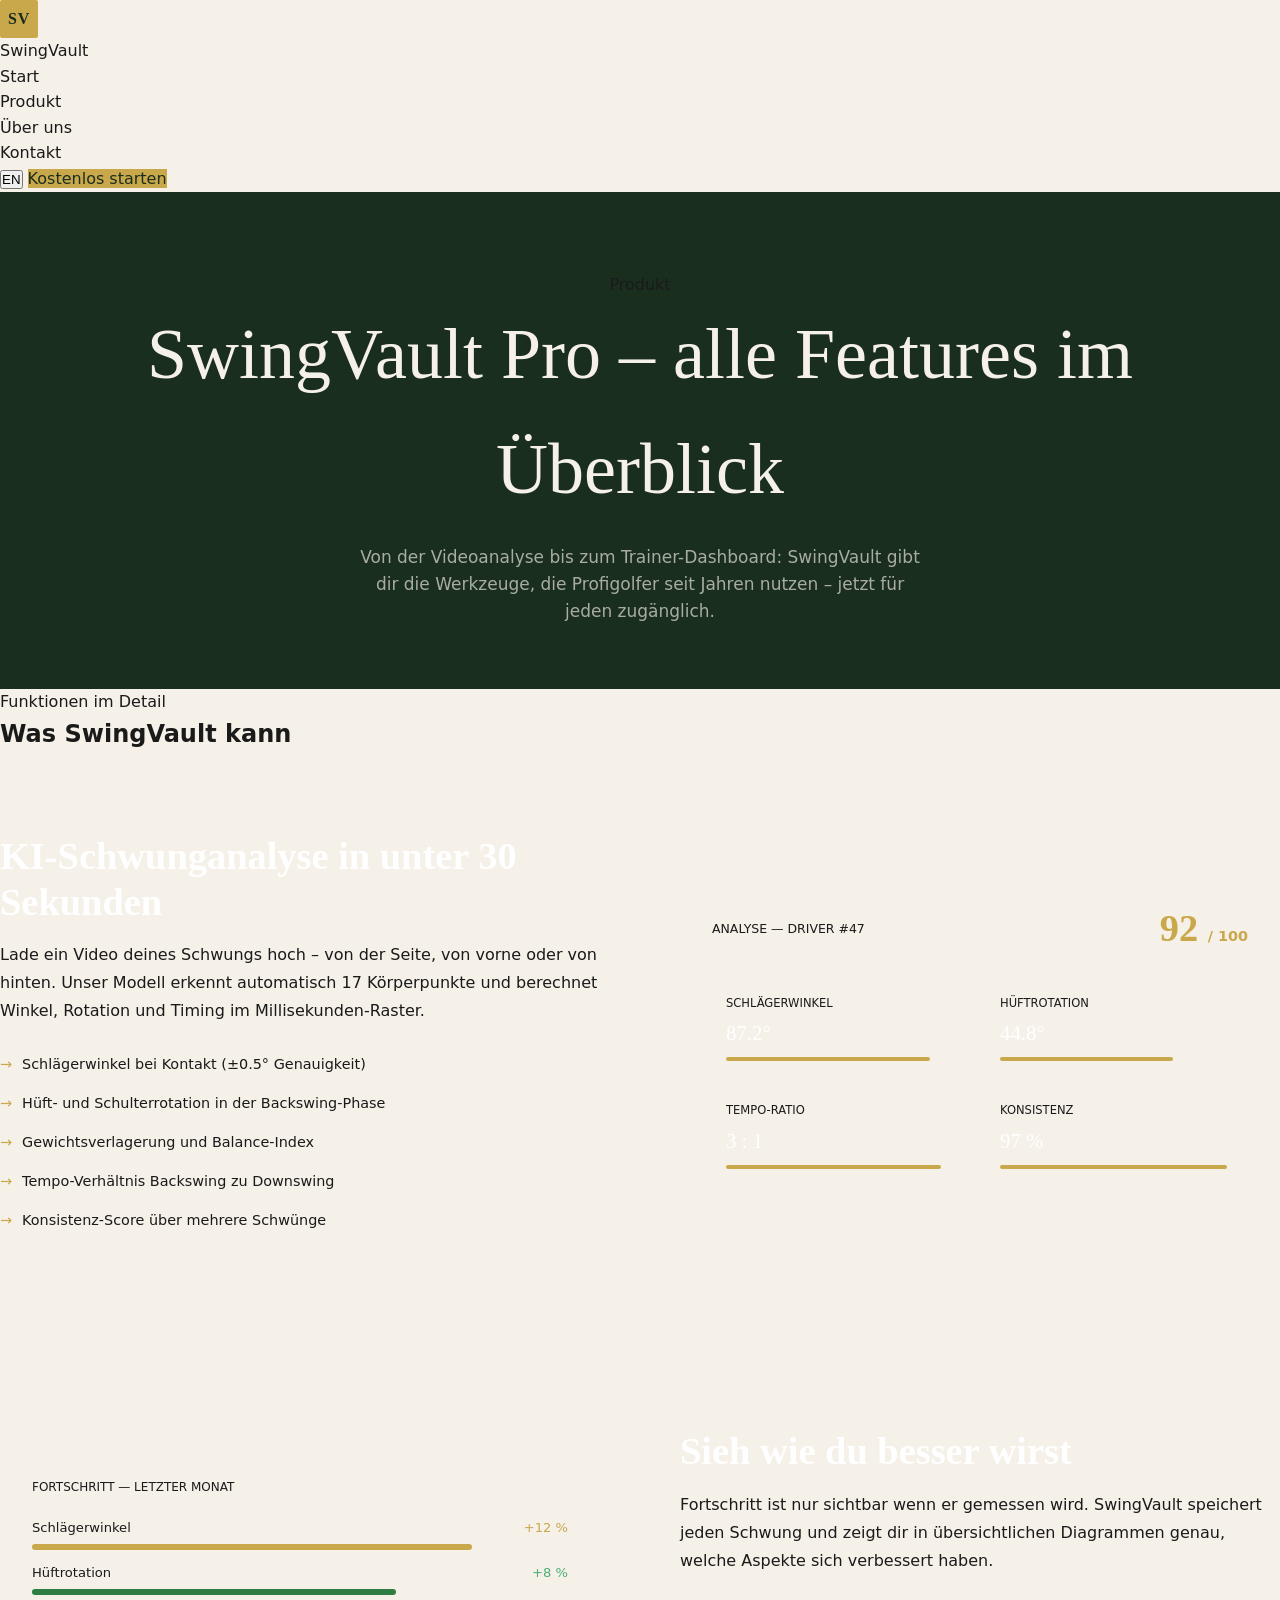
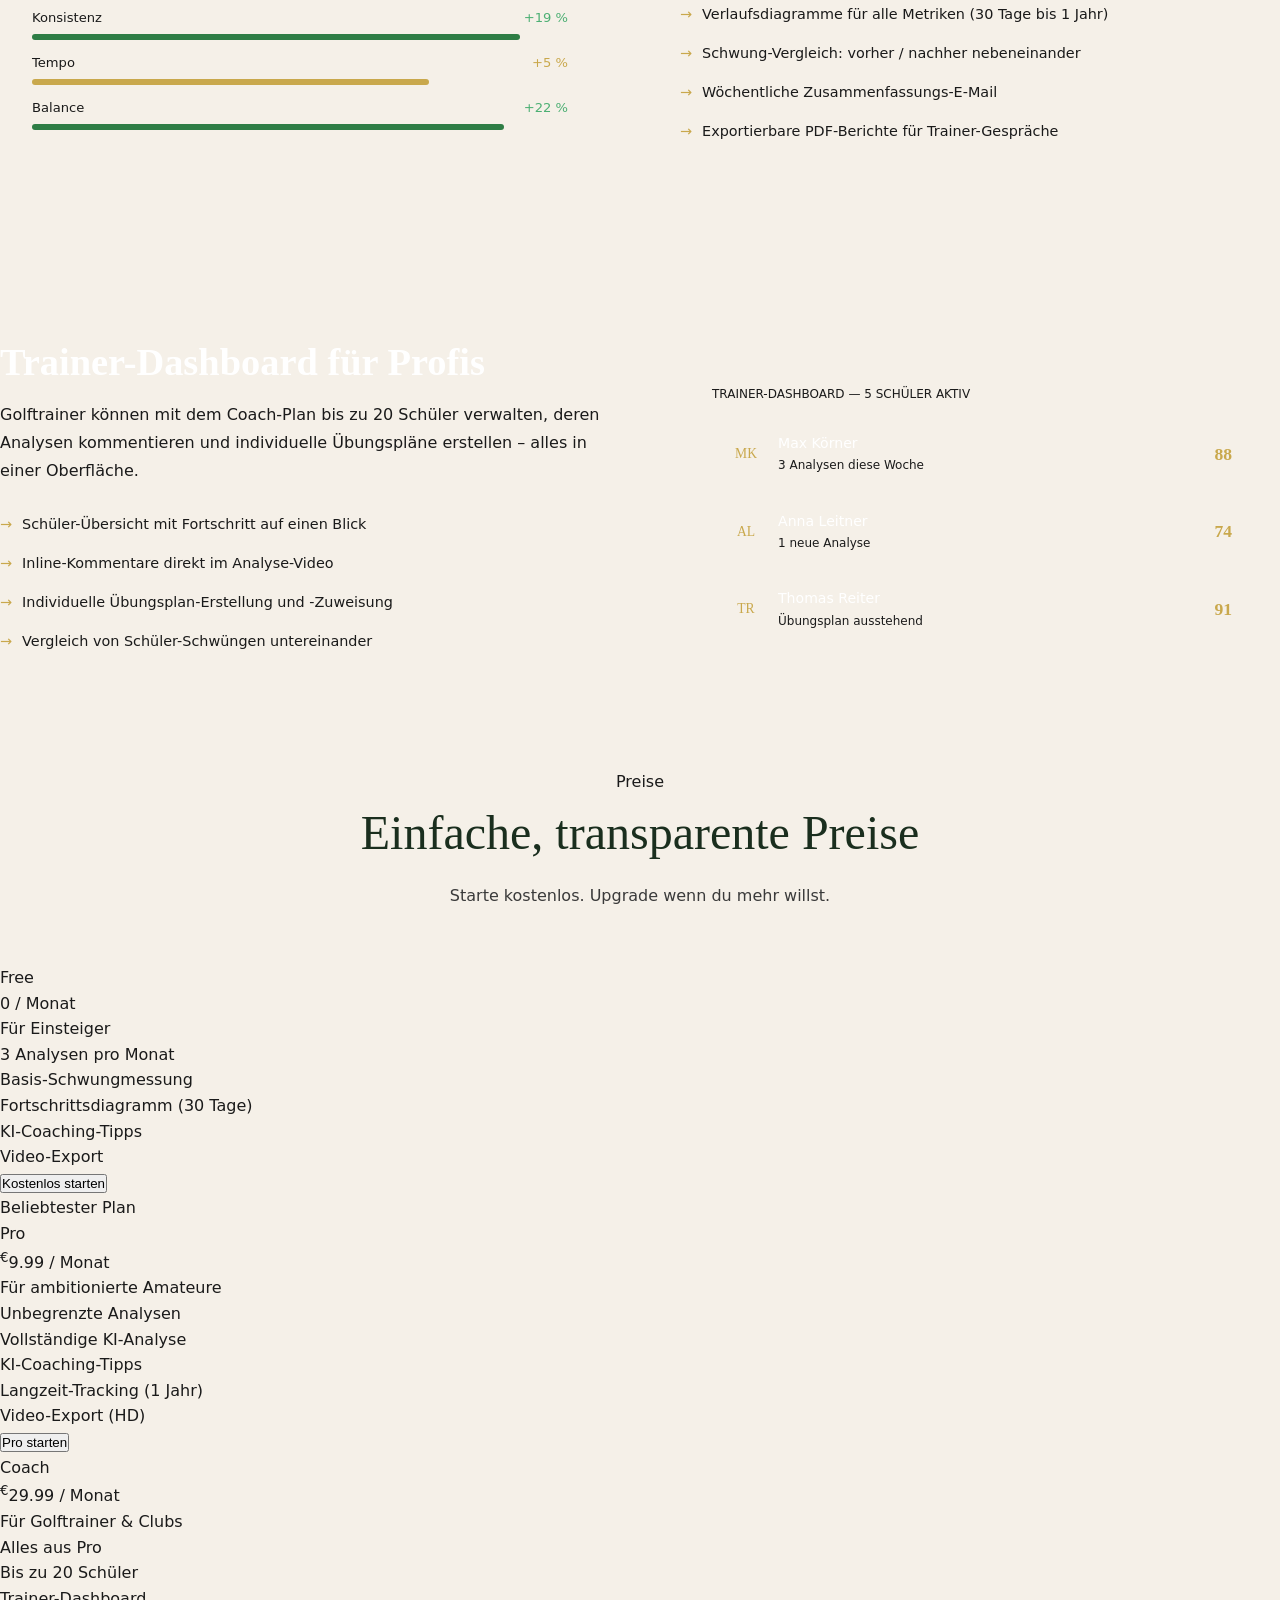
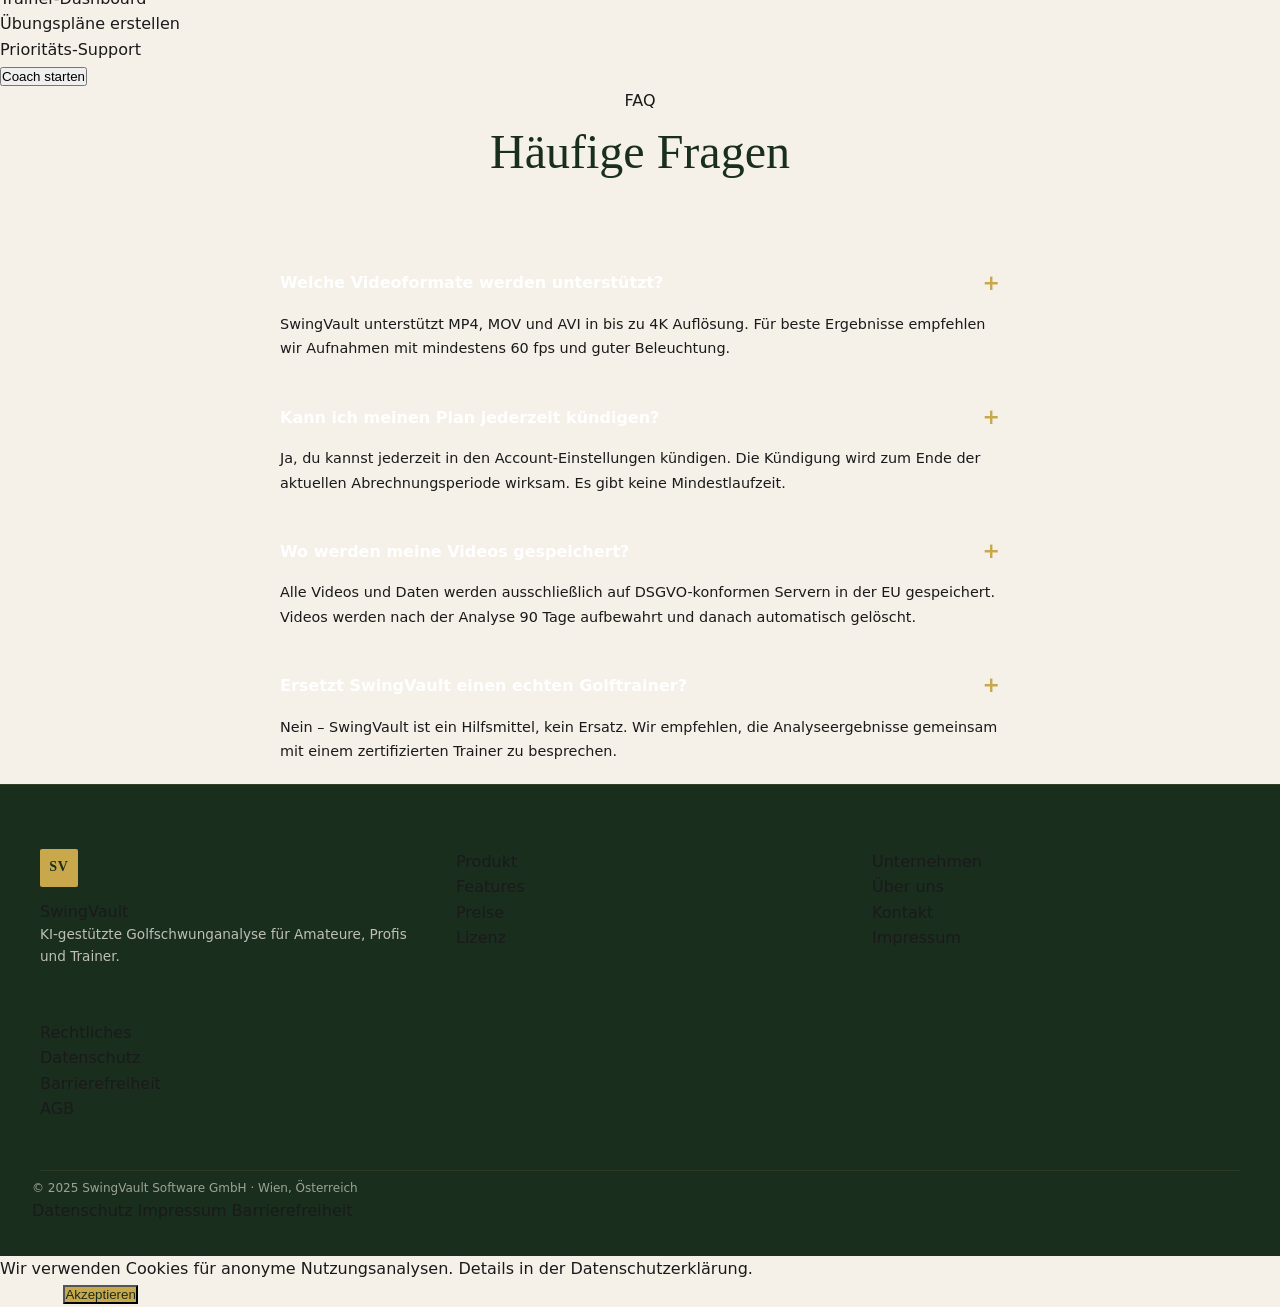
==== product.html @ fc3fd5f8 "Push Fix leere Dateien korrigiert" ====
<!DOCTYPE html>
<html lang="de">
<head>
  <meta charset="UTF-8" />
  <meta name="viewport" content="width=device-width, initial-scale=1.0" />
  <title>Produkt – SwingVault</title>
  <meta name="description" content="Alle Features von SwingVault Pro: KI-Schwunganalyse, Fortschritts-Tracking, Trainer-Dashboard. Jetzt kostenlos testen." />
  <link rel="stylesheet" href="css/style.css" />
  <style>
    .feature-detail {
      display: grid; grid-template-columns: 1fr 1fr;
      gap: 80px; align-items: center; padding: 80px 0;
      border-bottom: 1px solid var(--border);
    }
    .feature-detail:last-child { border-bottom: none; }
    .feature-detail.reverse { direction: rtl; }
    .feature-detail.reverse > * { direction: ltr; }
    .feature-detail-text h2 {
      font-family: var(--font-display);
      font-size: clamp(1.6rem, 3vw, 2.4rem);
      color: var(--white); margin-bottom: 16px; line-height: 1.2;
    }
    .feature-detail-text p {
      color: var(--text-muted); line-height: 1.75; margin-bottom: 20px;
    }
    .feature-list { list-style: none; padding: 0; margin-bottom: 28px; }
    .feature-list li {
      font-size: .9rem; color: var(--text);
      padding: 8px 0; border-bottom: 1px solid var(--border);
      display: flex; gap: 10px; align-items: flex-start;
    }
    .feature-list li:last-child { border-bottom: none; }
    .feature-list li::before { content: '→'; color: var(--gold); flex-shrink: 0; }
    .feature-visual {
      background: var(--bg-card); border: 1px solid var(--border);
      border-radius: var(--radius-lg); padding: 32px;
      min-height: 280px; display: flex; align-items: center; justify-content: center;
    }
    .mockup-analysis {
      width: 100%;
    }
    .analysis-header {
      display: flex; justify-content: space-between; align-items: center;
      margin-bottom: 20px;
    }
    .analysis-title { font-family: var(--font-mono); font-size: .78rem; color: var(--text-muted); }
    .analysis-score {
      font-family: var(--font-display); font-size: 2.4rem; font-weight: 700; color: var(--gold);
    }
    .analysis-score span { font-size: .9rem; color: var(--text-muted); font-family: var(--font-body); }
    .analysis-metrics { display: grid; grid-template-columns: 1fr 1fr; gap: 12px; margin-bottom: 20px; }
    .a-metric {
      background: var(--bg-subtle); border: 1px solid var(--border);
      border-radius: var(--radius); padding: 14px;
    }
    .a-metric-label { font-size: .72rem; color: var(--text-muted); margin-bottom: 4px; font-family: var(--font-mono); }
    .a-metric-val { font-family: var(--font-display); font-size: 1.3rem; color: var(--white); }
    .a-metric-bar { height: 4px; background: var(--bg); border-radius: 2px; margin-top: 8px; }
    .a-metric-fill { height: 100%; border-radius: 2px; background: var(--gold); }
    .progress-list { display: flex; flex-direction: column; gap: 12px; width: 100%; }
    .progress-item { }
    .progress-label {
      display: flex; justify-content: space-between;
      font-size: .82rem; color: var(--text-muted); margin-bottom: 6px;
    }
    .progress-bar { height: 6px; background: var(--bg-subtle); border-radius: 3px; }
    .progress-fill { height: 100%; border-radius: 3px; }
    .coach-mockup { width: 100%; }
    .coach-header {
      font-family: var(--font-mono); font-size: .75rem; color: var(--text-muted); margin-bottom: 16px;
    }
    .student-list { display: flex; flex-direction: column; gap: 10px; }
    .student-item {
      background: var(--bg-subtle); border: 1px solid var(--border);
      border-radius: var(--radius); padding: 12px 16px;
      display: flex; align-items: center; gap: 14px;
    }
    .student-avatar {
      width: 36px; height: 36px; border-radius: 50%;
      background: var(--gold-dim); display: flex; align-items: center; justify-content: center;
      font-family: var(--font-display); font-size: .85rem; color: var(--gold); flex-shrink: 0;
    }
    .student-name { font-size: .88rem; color: var(--white); margin-bottom: 2px; }
    .student-meta { font-size: .75rem; color: var(--text-muted); font-family: var(--font-mono); }
    .student-score {
      margin-left: auto; font-family: var(--font-display);
      font-size: 1.1rem; color: var(--gold); font-weight: 700;
    }
    .faq-list { margin-top: 40px; }
    .faq-item {
      border-bottom: 1px solid var(--border); padding: 20px 0;
    }
    .faq-q {
      font-size: 1rem; font-weight: 600; color: var(--white);
      cursor: pointer; display: flex; justify-content: space-between; align-items: center;
    }
    .faq-q::after { content: '+'; color: var(--gold); font-size: 1.3rem; flex-shrink: 0; }
    .faq-a { font-size: .9rem; color: var(--text-muted); line-height: 1.7; margin-top: 12px; }
    @media (max-width: 900px) {
      .feature-detail { grid-template-columns: 1fr; gap: 32px; }
      .feature-detail.reverse { direction: ltr; }
    }
  </style>
</head>
<body>

  <a href="#main" class="skip-link">Zum Hauptinhalt springen</a>

  <nav class="site-nav" role="navigation" aria-label="Hauptnavigation">
    <div class="nav-inner">
      <a href="index.html" class="nav-logo" aria-label="SwingVault – Startseite">
        <span class="logo-mark" aria-hidden="true">SV</span>SwingVault
      </a>
      <ul class="nav-links" role="list">
        <li><a href="index.html" data-de="Start" data-en="Home">Start</a></li>
        <li><a href="product.html" aria-current="page" data-de="Produkt" data-en="Product">Produkt</a></li>
        <li><a href="about.html" data-de="Über uns" data-en="About us">Über uns</a></li>
        <li><a href="contact.html" data-de="Kontakt" data-en="Contact">Kontakt</a></li>
      </ul>
      <div class="nav-actions">
        <button id="langToggle" aria-label="Sprache wechseln"><span id="langLabel">EN</span></button>
        <a href="#pricing" class="btn-primary" data-de="Kostenlos starten" data-en="Start for free">Kostenlos starten</a>
      </div>
    </div>
  </nav>

  <main id="main">

    <div class="page-hero">
      <div class="page-hero-inner">
        <span class="page-tag" data-de="Produkt" data-en="Product">Produkt</span>
        <h1 class="page-title" data-de="SwingVault Pro – alle Features im Überblick" data-en="SwingVault Pro – all features at a glance">SwingVault Pro – alle Features im Überblick</h1>
        <p class="page-sub" data-de="Von der Videoanalyse bis zum Trainer-Dashboard: SwingVault gibt dir die Werkzeuge, die Profigolfer seit Jahren nutzen – jetzt für jeden zugänglich." data-en="From video analysis to the coach dashboard: SwingVault gives you the tools professional golfers have used for years – now accessible to everyone.">Von der Videoanalyse bis zum Trainer-Dashboard: SwingVault gibt dir die Werkzeuge, die Profigolfer seit Jahren nutzen – jetzt für jeden zugänglich.</p>
      </div>
    </div>

    <!-- Feature Details -->
    <section aria-labelledby="features-detail-title">
      <div class="section-inner">
        <span class="section-tag" data-de="Funktionen im Detail" data-en="Features in detail">Funktionen im Detail</span>
        <h2 class="section-title" id="features-detail-title" style="margin-bottom:0;" data-de="Was SwingVault kann" data-en="What SwingVault can do">Was SwingVault kann</h2>

        <!-- Feature 1: KI-Analyse -->
        <div class="feature-detail" role="region" aria-label="KI-Schwunganalyse Feature">
          <div class="feature-detail-text">
            <h2 data-de="KI-Schwunganalyse in unter 30 Sekunden" data-en="AI swing analysis in under 30 seconds">KI-Schwunganalyse in unter 30 Sekunden</h2>
            <p data-de="Lade ein Video deines Schwungs hoch – von der Seite, von vorne oder von hinten. Unser Modell erkennt automatisch 17 Körperpunkte und berechnet Winkel, Rotation und Timing im Millisekunden-Raster." data-en="Upload a video of your swing – from the side, front or back. Our model automatically detects 17 body points and calculates angles, rotation and timing to the millisecond.">Lade ein Video deines Schwungs hoch – von der Seite, von vorne oder von hinten. Unser Modell erkennt automatisch 17 Körperpunkte und berechnet Winkel, Rotation und Timing im Millisekunden-Raster.</p>
            <ul class="feature-list" aria-label="KI-Analyse Features">
              <li data-de="Schlägerwinkel bei Kontakt (±0.5° Genauigkeit)" data-en="Club angle at impact (±0.5° accuracy)">Schlägerwinkel bei Kontakt (±0.5° Genauigkeit)</li>
              <li data-de="Hüft- und Schulterrotation in der Backswing-Phase" data-en="Hip and shoulder rotation in the backswing phase">Hüft- und Schulterrotation in der Backswing-Phase</li>
              <li data-de="Gewichtsverlagerung und Balance-Index" data-en="Weight transfer and balance index">Gewichtsverlagerung und Balance-Index</li>
              <li data-de="Tempo-Verhältnis Backswing zu Downswing" data-en="Tempo ratio backswing to downswing">Tempo-Verhältnis Backswing zu Downswing</li>
              <li data-de="Konsistenz-Score über mehrere Schwünge" data-en="Consistency score across multiple swings">Konsistenz-Score über mehrere Schwünge</li>
            </ul>
          </div>
          <div class="feature-visual" role="img" aria-label="Mockup der KI-Analyse Ergebnisansicht">
            <div class="mockup-analysis">
              <div class="analysis-header">
                <div class="analysis-title">ANALYSE — DRIVER #47</div>
                <div class="analysis-score">92 <span>/ 100</span></div>
              </div>
              <div class="analysis-metrics">
                <div class="a-metric">
                  <div class="a-metric-label">SCHLÄGERWINKEL</div>
                  <div class="a-metric-val">87.2°</div>
                  <div class="a-metric-bar"><div class="a-metric-fill" style="width:87%"></div></div>
                </div>
                <div class="a-metric">
                  <div class="a-metric-label">HÜFTROTATION</div>
                  <div class="a-metric-val">44.8°</div>
                  <div class="a-metric-bar"><div class="a-metric-fill" style="width:74%"></div></div>
                </div>
                <div class="a-metric">
                  <div class="a-metric-label">TEMPO-RATIO</div>
                  <div class="a-metric-val">3 : 1</div>
                  <div class="a-metric-bar"><div class="a-metric-fill" style="width:92%"></div></div>
                </div>
                <div class="a-metric">
                  <div class="a-metric-label">KONSISTENZ</div>
                  <div class="a-metric-val">97 %</div>
                  <div class="a-metric-bar"><div class="a-metric-fill" style="width:97%"></div></div>
                </div>
              </div>
            </div>
          </div>
        </div>

        <!-- Feature 2: Fortschritts-Tracking -->
        <div class="feature-detail reverse" role="region" aria-label="Fortschritts-Tracking Feature">
          <div class="feature-detail-text">
            <h2 data-de="Sieh wie du besser wirst" data-en="See yourself improve">Sieh wie du besser wirst</h2>
            <p data-de="Fortschritt ist nur sichtbar wenn er gemessen wird. SwingVault speichert jeden Schwung und zeigt dir in übersichtlichen Diagrammen genau, welche Aspekte sich verbessert haben." data-en="Progress is only visible when it is measured. SwingVault stores every swing and shows you in clear charts exactly which aspects have improved.">Fortschritt ist nur sichtbar wenn er gemessen wird. SwingVault speichert jeden Schwung und zeigt dir in übersichtlichen Diagrammen genau, welche Aspekte sich verbessert haben.</p>
            <ul class="feature-list" aria-label="Tracking Features">
              <li data-de="Verlaufsdiagramme für alle Metriken (30 Tage bis 1 Jahr)" data-en="Trend charts for all metrics (30 days to 1 year)">Verlaufsdiagramme für alle Metriken (30 Tage bis 1 Jahr)</li>
              <li data-de="Schwung-Vergleich: vorher / nachher nebeneinander" data-en="Swing comparison: before / after side by side">Schwung-Vergleich: vorher / nachher nebeneinander</li>
              <li data-de="Wöchentliche Zusammenfassungs-E-Mail" data-en="Weekly summary email">Wöchentliche Zusammenfassungs-E-Mail</li>
              <li data-de="Exportierbare PDF-Berichte für Trainer-Gespräche" data-en="Exportable PDF reports for coach meetings">Exportierbare PDF-Berichte für Trainer-Gespräche</li>
            </ul>
          </div>
          <div class="feature-visual" role="img" aria-label="Mockup des Fortschritts-Trackings">
            <div class="progress-list">
              <div style="font-family:var(--font-mono); font-size:.75rem; color:var(--text-muted); margin-bottom:8px;">FORTSCHRITT — LETZTER MONAT</div>
              <div class="progress-item">
                <div class="progress-label"><span>Schlägerwinkel</span><span style="color:var(--gold);">+12 %</span></div>
                <div class="progress-bar"><div class="progress-fill" style="width:82%; background:var(--gold);"></div></div>
              </div>
              <div class="progress-item">
                <div class="progress-label"><span>Hüftrotation</span><span style="color:#4caf73;">+8 %</span></div>
                <div class="progress-bar"><div class="progress-fill" style="width:68%; background:#2e7d45;"></div></div>
              </div>
              <div class="progress-item">
                <div class="progress-label"><span>Konsistenz</span><span style="color:#4caf73;">+19 %</span></div>
                <div class="progress-bar"><div class="progress-fill" style="width:91%; background:#2e7d45;"></div></div>
              </div>
              <div class="progress-item">
                <div class="progress-label"><span>Tempo</span><span style="color:var(--gold);">+5 %</span></div>
                <div class="progress-bar"><div class="progress-fill" style="width:74%; background:var(--gold);"></div></div>
              </div>
              <div class="progress-item">
                <div class="progress-label"><span>Balance</span><span style="color:#4caf73;">+22 %</span></div>
                <div class="progress-bar"><div class="progress-fill" style="width:88%; background:#2e7d45;"></div></div>
              </div>
            </div>
          </div>
        </div>

        <!-- Feature 3: Coach Dashboard -->
        <div class="feature-detail" role="region" aria-label="Trainer-Dashboard Feature">
          <div class="feature-detail-text">
            <h2 data-de="Trainer-Dashboard für Profis" data-en="Coach Dashboard for professionals">Trainer-Dashboard für Profis</h2>
            <p data-de="Golftrainer können mit dem Coach-Plan bis zu 20 Schüler verwalten, deren Analysen kommentieren und individuelle Übungspläne erstellen – alles in einer Oberfläche." data-en="With the Coach plan, golf coaches can manage up to 20 pupils, comment on their analyses and create individual training plans – all in one interface.">Golftrainer können mit dem Coach-Plan bis zu 20 Schüler verwalten, deren Analysen kommentieren und individuelle Übungspläne erstellen – alles in einer Oberfläche.</p>
            <ul class="feature-list" aria-label="Coach Dashboard Features">
              <li data-de="Schüler-Übersicht mit Fortschritt auf einen Blick" data-en="Pupil overview with progress at a glance">Schüler-Übersicht mit Fortschritt auf einen Blick</li>
              <li data-de="Inline-Kommentare direkt im Analyse-Video" data-en="Inline comments directly in the analysis video">Inline-Kommentare direkt im Analyse-Video</li>
              <li data-de="Individuelle Übungsplan-Erstellung und -Zuweisung" data-en="Individual training plan creation and assignment">Individuelle Übungsplan-Erstellung und -Zuweisung</li>
              <li data-de="Vergleich von Schüler-Schwüngen untereinander" data-en="Comparison of pupils' swings with each other">Vergleich von Schüler-Schwüngen untereinander</li>
            </ul>
          </div>
          <div class="feature-visual" role="img" aria-label="Mockup des Trainer-Dashboards">
            <div class="coach-mockup">
              <div class="coach-header">TRAINER-DASHBOARD — 5 SCHÜLER AKTIV</div>
              <div class="student-list">
                <div class="student-item">
                  <div class="student-avatar" aria-hidden="true">MK</div>
                  <div>
                    <div class="student-name">Max Körner</div>
                    <div class="student-meta">3 Analysen diese Woche</div>
                  </div>
                  <div class="student-score" aria-label="Score 88">88</div>
                </div>
                <div class="student-item">
                  <div class="student-avatar" aria-hidden="true">AL</div>
                  <div>
                    <div class="student-name">Anna Leitner</div>
                    <div class="student-meta">1 neue Analyse</div>
                  </div>
                  <div class="student-score" aria-label="Score 74">74</div>
                </div>
                <div class="student-item">
                  <div class="student-avatar" aria-hidden="true">TR</div>
                  <div>
                    <div class="student-name">Thomas Reiter</div>
                    <div class="student-meta">Übungsplan ausstehend</div>
                  </div>
                  <div class="student-score" aria-label="Score 91">91</div>
                </div>
              </div>
            </div>
          </div>
        </div>

      </div>
    </section>

    <!-- Pricing -->
    <section id="pricing" style="background:var(--bg-subtle);" aria-labelledby="pricing-title">
      <div class="section-inner">
        <div class="section-header centered">
          <span class="section-tag" data-de="Preise" data-en="Pricing">Preise</span>
          <h2 class="section-title" id="pricing-title" data-de="Einfache, transparente Preise" data-en="Simple, transparent pricing">Einfache, transparente Preise</h2>
          <p class="section-sub" data-de="Starte kostenlos. Upgrade wenn du mehr willst." data-en="Start free. Upgrade when you want more.">Starte kostenlos. Upgrade wenn du mehr willst.</p>
        </div>
        <div class="pricing-grid" role="list">
          <article class="pricing-card" role="listitem" aria-labelledby="plan-free-2">
            <div class="plan-name">Free</div>
            <div class="plan-price" id="plan-free-2">0 <span data-de="/ Monat" data-en="/ month">/ Monat</span></div>
            <p class="plan-desc" data-de="Für Einsteiger" data-en="For beginners">Für Einsteiger</p>
            <ul class="plan-features">
              <li>3 Analysen pro Monat</li>
              <li>Basis-Schwungmessung</li>
              <li>Fortschrittsdiagramm (30 Tage)</li>
              <li class="muted">KI-Coaching-Tipps</li>
              <li class="muted">Video-Export</li>
            </ul>
            <button class="btn-plan btn-plan-outline">Kostenlos starten</button>
          </article>
          <article class="pricing-card featured" role="listitem" aria-labelledby="plan-pro-2">
            <div class="pricing-badge">Beliebtester Plan</div>
            <div class="plan-name">Pro</div>
            <div class="plan-price" id="plan-pro-2"><sup>€</sup>9<span>.99 / Monat</span></div>
            <p class="plan-desc">Für ambitionierte Amateure</p>
            <ul class="plan-features">
              <li>Unbegrenzte Analysen</li>
              <li>Vollständige KI-Analyse</li>
              <li>KI-Coaching-Tipps</li>
              <li>Langzeit-Tracking (1 Jahr)</li>
              <li>Video-Export (HD)</li>
            </ul>
            <button class="btn-plan btn-plan-gold">Pro starten</button>
          </article>
          <article class="pricing-card" role="listitem" aria-labelledby="plan-coach-2">
            <div class="plan-name">Coach</div>
            <div class="plan-price" id="plan-coach-2"><sup>€</sup>29<span>.99 / Monat</span></div>
            <p class="plan-desc">Für Golftrainer &amp; Clubs</p>
            <ul class="plan-features">
              <li>Alles aus Pro</li>
              <li>Bis zu 20 Schüler</li>
              <li>Trainer-Dashboard</li>
              <li>Übungspläne erstellen</li>
              <li>Prioritäts-Support</li>
            </ul>
            <button class="btn-plan btn-plan-outline">Coach starten</button>
          </article>
        </div>
      </div>
    </section>

    <!-- FAQ -->
    <section aria-labelledby="faq-title">
      <div class="section-inner">
        <div class="section-header centered">
          <span class="section-tag">FAQ</span>
          <h2 class="section-title" id="faq-title" data-de="Häufige Fragen" data-en="Frequently asked questions">Häufige Fragen</h2>
        </div>
        <div class="faq-list" style="max-width:720px; margin:0 auto;">
          <div class="faq-item">
            <div class="faq-q" tabindex="0" role="button" aria-expanded="true" data-de="Welche Videoformate werden unterstützt?" data-en="Which video formats are supported?">Welche Videoformate werden unterstützt?</div>
            <div class="faq-a" data-de="SwingVault unterstützt MP4, MOV und AVI in bis zu 4K Auflösung. Für beste Ergebnisse empfehlen wir Aufnahmen mit mindestens 60 fps und guter Beleuchtung." data-en="SwingVault supports MP4, MOV and AVI at up to 4K resolution. For best results we recommend recordings at at least 60 fps and good lighting.">SwingVault unterstützt MP4, MOV und AVI in bis zu 4K Auflösung. Für beste Ergebnisse empfehlen wir Aufnahmen mit mindestens 60 fps und guter Beleuchtung.</div>
          </div>
          <div class="faq-item">
            <div class="faq-q" tabindex="0" role="button" aria-expanded="false" data-de="Kann ich meinen Plan jederzeit kündigen?" data-en="Can I cancel my plan at any time?">Kann ich meinen Plan jederzeit kündigen?</div>
            <div class="faq-a" data-de="Ja, du kannst jederzeit in den Account-Einstellungen kündigen. Die Kündigung wird zum Ende der aktuellen Abrechnungsperiode wirksam. Es gibt keine Mindestlaufzeit." data-en="Yes, you can cancel at any time in the account settings. Cancellation takes effect at the end of the current billing period. There is no minimum term.">Ja, du kannst jederzeit in den Account-Einstellungen kündigen. Die Kündigung wird zum Ende der aktuellen Abrechnungsperiode wirksam. Es gibt keine Mindestlaufzeit.</div>
          </div>
          <div class="faq-item">
            <div class="faq-q" tabindex="0" role="button" aria-expanded="false" data-de="Wo werden meine Videos gespeichert?" data-en="Where are my videos stored?">Wo werden meine Videos gespeichert?</div>
            <div class="faq-a" data-de="Alle Videos und Daten werden ausschließlich auf DSGVO-konformen Servern in der EU (Frankfurt, Deutschland) gespeichert. Videos werden nach der Analyse 90 Tage aufbewahrt und danach automatisch gelöscht, sofern du sie nicht manuell speicherst." data-en="All videos and data are stored exclusively on GDPR-compliant servers in the EU (Frankfurt, Germany). Videos are retained for 90 days after analysis and then automatically deleted, unless you save them manually.">Alle Videos und Daten werden ausschließlich auf DSGVO-konformen Servern in der EU gespeichert. Videos werden nach der Analyse 90 Tage aufbewahrt und danach automatisch gelöscht.</div>
          </div>
          <div class="faq-item">
            <div class="faq-q" tabindex="0" role="button" aria-expanded="false" data-de="Ersetzt SwingVault einen echten Golftrainer?" data-en="Does SwingVault replace a real golf coach?">Ersetzt SwingVault einen echten Golftrainer?</div>
            <div class="faq-a" data-de="Nein – SwingVault ist ein Hilfsmittel, kein Ersatz. Wir empfehlen, die Analyseergebnisse gemeinsam mit einem zertifizierten Trainer zu besprechen. Unser Coach-Plan ist speziell dafür ausgelegt, die Zusammenarbeit zwischen Spieler und Trainer zu verbessern." data-en="No – SwingVault is a tool, not a replacement. We recommend discussing the analysis results with a certified coach. Our Coach plan is specifically designed to improve collaboration between player and coach.">Nein – SwingVault ist ein Hilfsmittel, kein Ersatz. Wir empfehlen, die Analyseergebnisse gemeinsam mit einem zertifizierten Trainer zu besprechen.</div>
          </div>
        </div>
      </div>
    </section>

  </main>

  <footer class="site-footer" role="contentinfo">
    <div class="footer-inner">
      <div class="footer-brand">
        <a href="index.html" class="nav-logo" aria-label="SwingVault Startseite">
          <span class="logo-mark" aria-hidden="true">SV</span> SwingVault
        </a>
        <p class="footer-tagline">KI-gestützte Golfschwunganalyse für Amateure, Profis und Trainer.</p>
      </div>
      <div class="footer-col">
        <div class="footer-col-title">Produkt</div>
        <ul>
          <li><a href="product.html">Features</a></li>
          <li><a href="#pricing">Preise</a></li>
          <li><a href="license.html">Lizenz</a></li>
        </ul>
      </div>
      <div class="footer-col">
        <div class="footer-col-title">Unternehmen</div>
        <ul>
          <li><a href="about.html">Über uns</a></li>
          <li><a href="contact.html">Kontakt</a></li>
          <li><a href="contact.html#impressum">Impressum</a></li>
        </ul>
      </div>
      <div class="footer-col">
        <div class="footer-col-title">Rechtliches</div>
        <ul>
          <li><a href="privacy.html">Datenschutz</a></li>
          <li><a href="accessibility.html">Barrierefreiheit</a></li>
          <li><a href="license.html">AGB</a></li>
        </ul>
      </div>
    </div>
    <div class="footer-bottom">
      <p class="footer-copy">© 2025 SwingVault Software GmbH · Wien, Österreich</p>
      <nav class="footer-legal-links" aria-label="Rechtliche Links">
        <a href="privacy.html">Datenschutz</a>
        <a href="contact.html#impressum">Impressum</a>
        <a href="accessibility.html">Barrierefreiheit</a>
      </nav>
    </div>
  </footer>

  <div id="cookieBanner" role="region" aria-label="Cookie-Hinweis" aria-live="polite">
    <p class="cookie-text">Wir verwenden Cookies für anonyme Nutzungsanalysen. Details in der <a href="privacy.html">Datenschutzerklärung</a>.</p>
    <div class="cookie-btns">
      <button class="btn-ghost" id="cookieDecline">Ablehnen</button>
      <button class="btn-primary" id="cookieAccept">Akzeptieren</button>
    </div>
  </div>

  <script src="js/main.js"></script>
</body>
</html>
---- css/style.css ----
/* ============================================================
   FairwayVault – style.css
   Aesthetic: Luxury refined / dark green + cream + gold
   ============================================================ */

/* ---- TOKENS ---- */
:root {
  --green-deep:   #1a2e1e;
  --green-mid:    #2d4a32;
  --green-light:  #3d6b47;
  --cream:        #f5f0e8;
  --cream-dark:   #e8e0d0;
  --gold:         #c9a84c;
  --gold-light:   #e8c97a;
  --white:        #ffffff;
  --text-dark:    #1a1a1a;
  --text-mid:     #3a3a3a;
  --text-light:   #595959;

  --font-display: 'Cormorant Garamond', Georgia, serif;
  --font-body:    'DM Sans', system-ui, sans-serif;

  --radius:       4px;
  --radius-lg:    8px;
  --transition:   0.25s ease;
  --shadow:       0 4px 24px rgba(26,46,30,0.12);
  --shadow-hover: 0 8px 40px rgba(26,46,30,0.2);
}

/* ---- RESET ---- */
*, *::before, *::after { box-sizing: border-box; margin: 0; padding: 0; }
html { scroll-behavior: smooth; font-size: 16px; }
body {
  font-family: var(--font-body);
  background: var(--cream);
  color: var(--text-dark);
  line-height: 1.6;
  -webkit-font-smoothing: antialiased;
}
img { max-width: 100%; height: auto; display: block; }
a { color: inherit; text-decoration: none; }
ul { list-style: none; }

/* ---- ACCESSIBILITY ---- */
.skip-link {
  position: absolute;
  top: -100px;
  left: 1rem;
  background: var(--green-deep);
  color: var(--cream);
  padding: 0.5rem 1rem;
  border-radius: var(--radius);
  font-size: 0.875rem;
  z-index: 1000;
  transition: top var(--transition);
}
.skip-link:focus { top: 1rem; }

*:focus-visible {
  outline: 3px solid var(--gold);
  outline-offset: 3px;
  border-radius: 2px;
}

/* ---- HEADER ---- */
.site-header {
  position: sticky;
  top: 0;
  z-index: 100;
  background: rgba(26, 46, 30, 0.97);
  backdrop-filter: blur(10px);
  border-bottom: 1px solid rgba(201,168,76,0.2);
}
.header-inner {
  max-width: 1200px;
  margin: 0 auto;
  padding: 0 2rem;
  height: 70px;
  display: flex;
  align-items: center;
  gap: 2rem;
}
.logo {
  display: flex;
  align-items: center;
  gap: 0.75rem;
  flex-shrink: 0;
  color: var(--cream);
}
.logo-mark {
  width: 38px;
  height: 38px;
  background: var(--gold);
  color: var(--green-deep);
  font-family: var(--font-display);
  font-weight: 600;
  font-size: 1rem;
  display: flex;
  align-items: center;
  justify-content: center;
  letter-spacing: 0.05em;
  border-radius: 2px;
}
.logo-text {
  font-family: var(--font-display);
  font-size: 1.25rem;
  letter-spacing: 0.04em;
  color: var(--cream);
}
.main-nav { flex: 1; }
.main-nav ul {
  display: flex;
  gap: 2rem;
  align-items: center;
}
.nav-link {
  font-size: 0.875rem;
  font-weight: 400;
  letter-spacing: 0.05em;
  color: rgba(245,240,232,0.92);
  transition: color var(--transition);
  text-transform: uppercase;
  padding: 0.25rem 0;
  border-bottom: 1px solid transparent;
}
.nav-link:hover, .nav-link.active {
  color: var(--gold);
  border-bottom-color: var(--gold);
}
.header-actions { flex-shrink: 0; }
.lang-toggle {
  background: transparent;
  border: 1px solid rgba(201,168,76,0.4);
  color: var(--gold-light);
  padding: 0.3rem 0.75rem;
  border-radius: var(--radius);
  font-family: var(--font-body);
  font-size: 0.75rem;
  font-weight: 500;
  letter-spacing: 0.1em;
  cursor: pointer;
  transition: all var(--transition);
}
.lang-toggle:hover {
  background: var(--gold);
  color: var(--green-deep);
  border-color: var(--gold);
}

/* ---- HERO ---- */
.hero {
  position: relative;
  min-height: 92vh;
  display: flex;
  align-items: center;
  background: var(--green-deep);
  overflow: hidden;
  padding: 4rem 2rem;
}
.hero-bg {
  position: absolute;
  inset: 0;
  pointer-events: none;
}
.hero-grid {
  position: absolute;
  inset: 0;
  background-image:
    linear-gradient(rgba(201,168,76,0.06) 1px, transparent 1px),
    linear-gradient(90deg, rgba(201,168,76,0.06) 1px, transparent 1px);
  background-size: 60px 60px;
  mask-image: radial-gradient(ellipse 80% 80% at 50% 50%, black 40%, transparent 100%);
}
.hero-content {
  max-width: 1200px;
  margin: 0 auto;
  width: 100%;
  position: relative;
  z-index: 1;
}
.hero-eyebrow {
  font-size: 0.75rem;
  font-weight: 500;
  letter-spacing: 0.2em;
  text-transform: uppercase;
  color: var(--gold);
  margin-bottom: 1.5rem;
}
.hero h1 {
  font-family: var(--font-display);
  font-size: clamp(3.5rem, 8vw, 7rem);
  font-weight: 400;
  line-height: 1.05;
  color: var(--cream);
  margin-bottom: 1.5rem;
}
.hero h1 em {
  font-style: italic;
  color: var(--gold);
}
.hero-sub {
  font-size: 1.125rem;
  color: rgba(245,240,232,0.92);
  max-width: 480px;
  margin-bottom: 2.5rem;
  line-height: 1.7;
}
.hero-cta {
  display: flex;
  gap: 1rem;
  flex-wrap: wrap;
}
.hero-badge {
  position: absolute;
  right: 10%;
  top: 50%;
  transform: translateY(-50%);
  color: rgba(201,168,76,0.5);
  animation: spin 20s linear infinite;
}
@keyframes spin { to { transform: translateY(-50%) rotate(360deg); } }
.badge-ring { position: relative; }
.badge-center {
  position: absolute;
  inset: 0;
  display: flex;
  align-items: center;
  justify-content: center;
  font-family: var(--font-display);
  font-size: 2.5rem;
  font-weight: 600;
  color: var(--gold);
  animation: spin-reverse 20s linear infinite;
}
@keyframes spin-reverse { to { transform: rotate(-360deg); } }

/* ---- BUTTONS ---- */
.btn {
  display: inline-flex;
  align-items: center;
  padding: 0.875rem 2rem;
  border-radius: var(--radius);
  font-family: var(--font-body);
  font-size: 0.875rem;
  font-weight: 500;
  letter-spacing: 0.06em;
  text-transform: uppercase;
  transition: all var(--transition);
  cursor: pointer;
  border: none;
}
.btn-primary {
  background: var(--gold);
  color: var(--green-deep);
}
.btn-primary:hover {
  background: var(--gold-light);
  box-shadow: 0 4px 16px rgba(201,168,76,0.4);
  transform: translateY(-1px);
}
.btn-ghost {
  background: transparent;
  color: var(--cream);
  border: 1px solid rgba(245,240,232,0.3);
}
.btn-ghost:hover {
  border-color: var(--gold);
  color: var(--gold);
}

/* ---- USP STRIP ---- */
.usp-strip {
  background: var(--green-mid);
  padding: 1.25rem 2rem;
  border-bottom: 1px solid rgba(201,168,76,0.15);
}
.usp-inner {
  max-width: 1200px;
  margin: 0 auto;
  display: flex;
  justify-content: center;
  gap: 3rem;
  flex-wrap: wrap;
}
.usp-item {
  display: flex;
  align-items: center;
  gap: 0.5rem;
  font-size: 0.8rem;
  font-weight: 500;
  letter-spacing: 0.08em;
  text-transform: uppercase;
  color: rgba(245,240,232,0.95);
}
.usp-icon {
  color: var(--gold);
  font-style: normal;
  font-weight: 700;
}

/* ---- PRODUCTS ---- */
.products-section {
  max-width: 1200px;
  margin: 0 auto;
  padding: 6rem 2rem;
}
.section-header {
  text-align: center;
  margin-bottom: 3.5rem;
}
.section-header h2 {
  font-family: var(--font-display);
  font-size: clamp(2rem, 4vw, 3rem);
  font-weight: 400;
  color: var(--green-deep);
  margin-bottom: 0.75rem;
}
.section-header p {
  color: var(--text-mid);
  font-size: 1rem;
}
.products-grid {
  display: grid;
  grid-template-columns: repeat(auto-fill, minmax(320px, 1fr));
  gap: 2rem;
}
.product-card {
  background: var(--white);
  border-radius: var(--radius-lg);
  overflow: hidden;
  box-shadow: var(--shadow);
  transition: all var(--transition);
  border: 1px solid rgba(26,46,30,0.06);
}
.product-card:hover {
  transform: translateY(-4px);
  box-shadow: var(--shadow-hover);
}
.card-link { display: block; }
.card-image {
  position: relative;
  height: 220px;
  background: var(--cream-dark);
  overflow: hidden;
}
.card-image img {
  width: 100%;
  height: 100%;
  object-fit: cover;
  transition: transform 0.4s ease;
}
.product-card:hover .card-image img { transform: scale(1.04); }
.card-image--digital {
  background: linear-gradient(135deg, var(--green-deep) 0%, var(--green-mid) 100%);
  display: flex;
  align-items: center;
  justify-content: center;
}
.digital-icon { font-size: 3rem; }
.img-fallback {
  background: linear-gradient(135deg, var(--cream-dark), var(--cream));
  display: flex;
  align-items: center;
  justify-content: center;
}
.img-fallback::after {
  content: '⛳';
  font-size: 3rem;
  opacity: 0.4;
}

.grade-badge {
  position: absolute;
  top: 0.75rem;
  right: 0.75rem;
  width: 32px;
  height: 32px;
  border-radius: 50%;
  display: flex;
  align-items: center;
  justify-content: center;
  font-size: 0.75rem;
  font-weight: 700;
  font-family: var(--font-body);
  letter-spacing: 0;
}
.grade-a { background: var(--green-light); color: var(--white); }
.grade-b { background: var(--gold); color: var(--green-deep); }
.grade-c { background: var(--text-mid); color: var(--white); }
.grade-digital { background: var(--gold); color: var(--green-deep); font-size: 0.6rem; letter-spacing: 0.05em; }

.card-body { padding: 1.5rem; }
.card-brand {
  font-size: 0.7rem;
  font-weight: 500;
  letter-spacing: 0.12em;
  text-transform: uppercase;
  color: var(--green-light);
  margin-bottom: 0.25rem;
}
.card-title {
  font-family: var(--font-display);
  font-size: 1.375rem;
  font-weight: 600;
  color: var(--green-deep);
  margin-bottom: 0.375rem;
}
.card-spec {
  font-size: 0.8rem;
  color: var(--text-light);
  margin-bottom: 1rem;
}
.card-footer {
  display: flex;
  justify-content: space-between;
  align-items: center;
  padding-top: 1rem;
  border-top: 1px solid var(--cream-dark);
}
.card-price {
  font-family: var(--font-display);
  font-size: 1.375rem;
  font-weight: 600;
  color: var(--green-deep);
}
.card-cta {
  font-size: 0.75rem;
  font-weight: 500;
  letter-spacing: 0.08em;
  text-transform: uppercase;
  color: var(--green-light);
  transition: color var(--transition);
}
.product-card:hover .card-cta { color: var(--gold); }

/* ---- GRADING ---- */
.grading-section {
  background: var(--green-deep);
  padding: 6rem 2rem;
}
.grading-inner {
  max-width: 1200px;
  margin: 0 auto;
  display: grid;
  grid-template-columns: 1fr 2fr;
  gap: 4rem;
  align-items: center;
}
.grading-text h2 {
  font-family: var(--font-display);
  font-size: clamp(2rem, 4vw, 2.75rem);
  font-weight: 400;
  color: var(--cream);
  margin-bottom: 1rem;
}
.grading-text p { color: rgba(245,240,232,0.92); line-height: 1.7; }
.grading-cards {
  display: grid;
  grid-template-columns: repeat(3, 1fr);
  gap: 1.5rem;
}
.grade-card {
  background: rgba(255,255,255,0.05);
  border: 1px solid rgba(201,168,76,0.2);
  border-radius: var(--radius-lg);
  padding: 1.5rem;
}
.grade-card .grade-badge {
  position: static;
  margin-bottom: 1rem;
  width: 36px;
  height: 36px;
  font-size: 0.875rem;
}
.grade-card h3 {
  font-family: var(--font-display);
  font-size: 1.125rem;
  color: var(--cream);
  margin-bottom: 0.5rem;
}
.grade-card p { font-size: 0.85rem; color: rgba(245,240,232,0.88); line-height: 1.6; }

/* ---- ANKAUF ---- */
.ankauf-section {
  background: var(--gold);
  padding: 5rem 2rem;
  text-align: center;
}
.ankauf-inner { max-width: 600px; margin: 0 auto; }
.ankauf-section h2 {
  font-family: var(--font-display);
  font-size: clamp(2rem, 5vw, 3rem);
  font-weight: 400;
  color: var(--green-deep);
  margin-bottom: 1rem;
}
.ankauf-section p {
  color: rgba(26,46,30,0.75);
  margin-bottom: 2rem;
  font-size: 1.0625rem;
}
.ankauf-section .btn-primary {
  background: var(--green-deep);
  color: var(--cream);
}
.ankauf-section .btn-primary:hover {
  background: var(--green-mid);
}

/* ---- FOOTER ---- */
.site-footer {
  background: var(--green-deep);
  border-top: 1px solid rgba(201,168,76,0.15);
  padding: 4rem 2rem 2rem;
}
.footer-inner {
  max-width: 1200px;
  margin: 0 auto;
  display: grid;
  grid-template-columns: 1fr 1fr 1fr;
  gap: 3rem;
  padding-bottom: 3rem;
  border-bottom: 1px solid rgba(201,168,76,0.1);
}
.footer-brand .logo-mark {
  margin-bottom: 0.75rem;
  font-size: 0.875rem;
}
.footer-brand p {
  font-size: 0.85rem;
  color: rgba(245,240,232,0.75);
  margin-bottom: 0.25rem;
}
.footer-copy {
  font-size: 0.75rem;
  color: rgba(245,240,232,0.6) !important;
  margin-top: 0.5rem !important;
}
.footer-nav ul {
  display: flex;
  flex-direction: column;
  gap: 0.75rem;
}
.footer-nav a {
  font-size: 0.85rem;
  color: rgba(245,240,232,0.85);
  transition: color var(--transition);
  letter-spacing: 0.02em;
}
.footer-nav a:hover { color: var(--gold); }
.footer-legal p {
  font-size: 0.75rem;
  color: rgba(245,240,232,0.7);
  line-height: 1.7;
}

/* ---- RESPONSIVE ---- */
@media (max-width: 900px) {
  .main-nav { display: none; }
  .grading-inner { grid-template-columns: 1fr; }
  .footer-inner { grid-template-columns: 1fr; gap: 2rem; }
  .hero-badge { display: none; }
}
@media (max-width: 600px) {
  .hero h1 { font-size: 3rem; }
  .products-grid { grid-template-columns: 1fr; }
  .grading-cards { grid-template-columns: 1fr; }
  .usp-inner { gap: 1.5rem; }
  .hero-cta { flex-direction: column; align-items: flex-start; }
}

/* ---- PAGE UTILITY (für alle Seiten) ---- */
.page-hero {
  background: var(--green-deep);
  padding: 5rem 2rem 4rem;
  text-align: center;
}
.page-hero h1 {
  font-family: var(--font-display);
  font-size: clamp(2.5rem, 6vw, 4.5rem);
  font-weight: 400;
  color: var(--cream);
  margin-bottom: 1rem;
}
.page-hero p {
  font-size: 1.0625rem;
  color: rgba(245,240,232,0.65);
  max-width: 560px;
  margin: 0 auto;
}
.page-content {
  max-width: 800px;
  margin: 0 auto;
  padding: 5rem 2rem;
}
.page-content h2 {
  font-family: var(--font-display);
  font-size: 1.875rem;
  color: var(--green-deep);
  margin: 2.5rem 0 1rem;
  border-bottom: 1px solid var(--cream-dark);
  padding-bottom: 0.5rem;
}
.page-content h3 {
  font-family: var(--font-display);
  font-size: 1.375rem;
  color: var(--green-mid);
  margin: 1.5rem 0 0.5rem;
}
.page-content p { color: var(--text-mid); line-height: 1.8; margin-bottom: 1rem; }
.page-content ul { color: var(--text-mid); padding-left: 1.5rem; margin-bottom: 1rem; }
.page-content ul li { margin-bottom: 0.5rem; line-height: 1.7; list-style: disc; }
.page-content a { color: var(--green-light); text-decoration: underline; }
.page-content a:hover { color: var(--gold); }
.info-box {
  background: var(--cream-dark);
  border-left: 3px solid var(--gold);
  padding: 1.25rem 1.5rem;
  border-radius: 0 var(--radius) var(--radius) 0;
  margin: 1.5rem 0;
}
.info-box p { margin: 0; font-size: 0.9rem; color: var(--text-mid); }
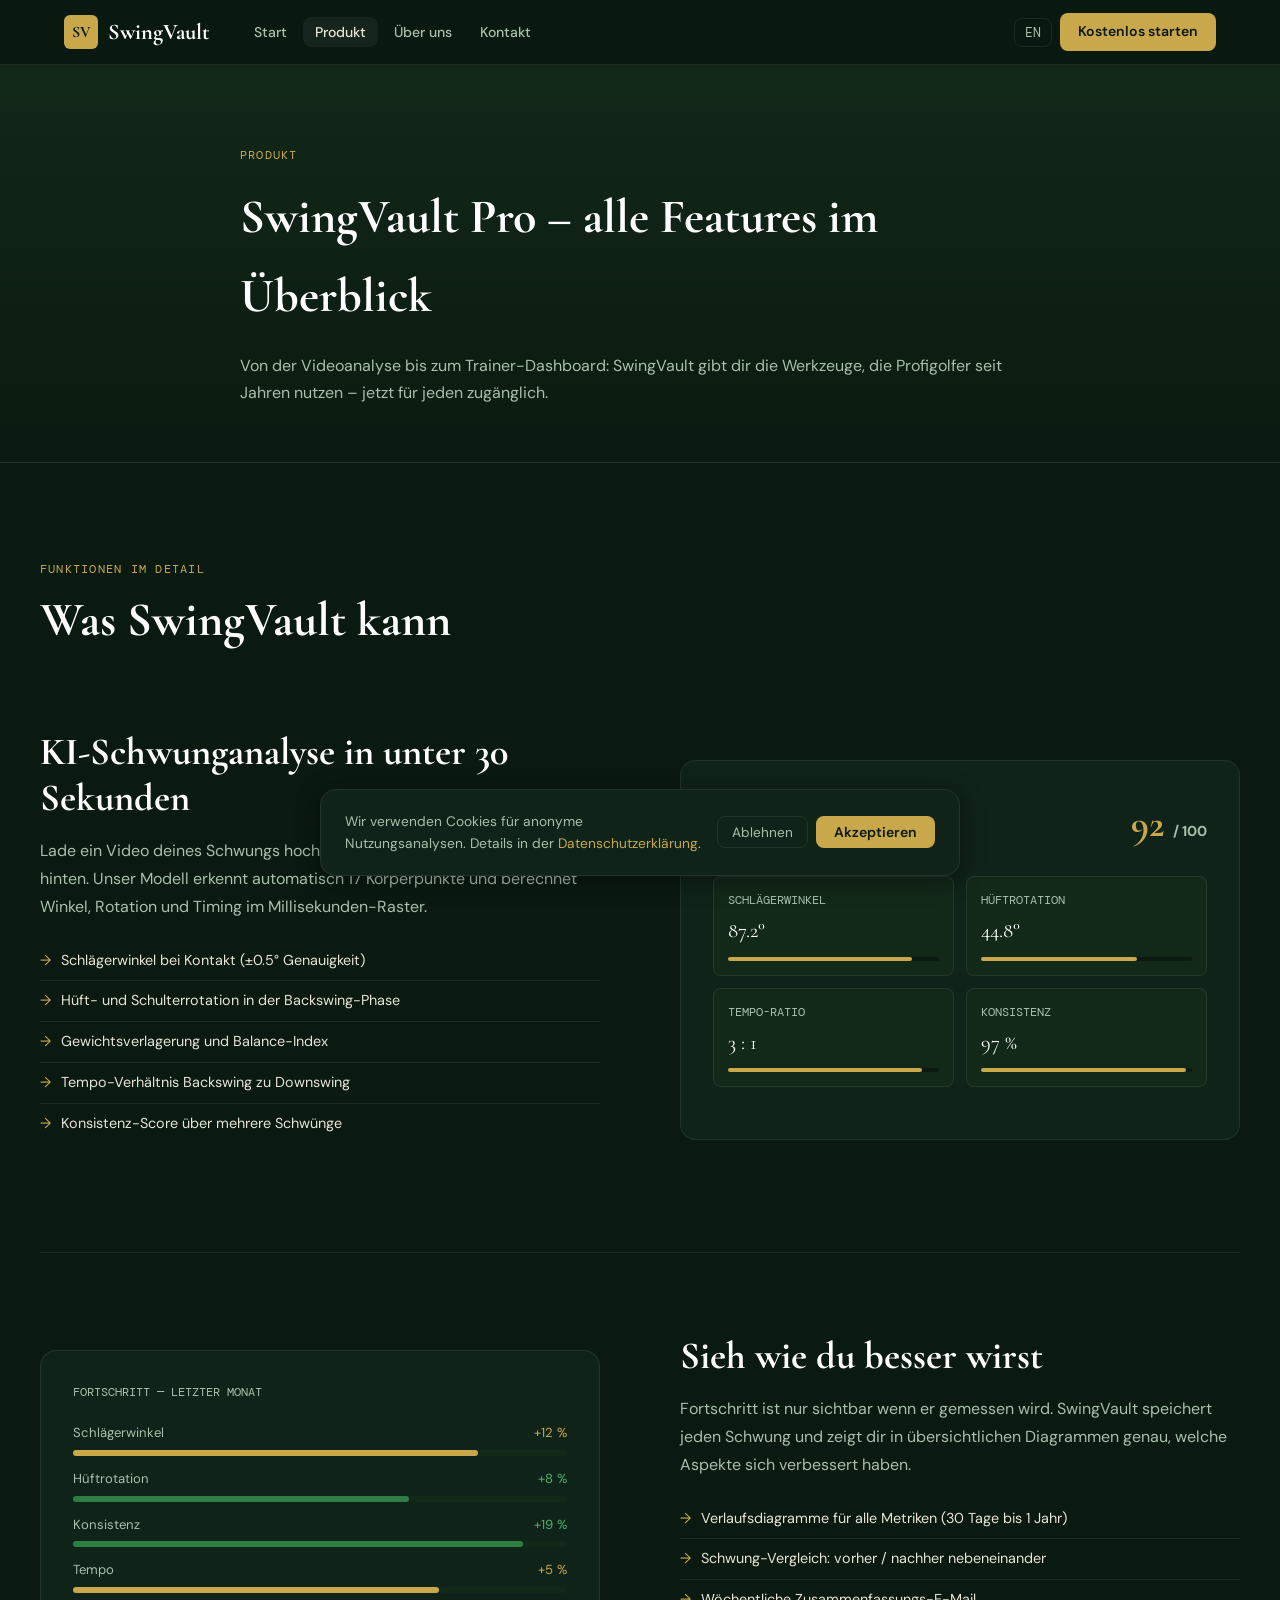
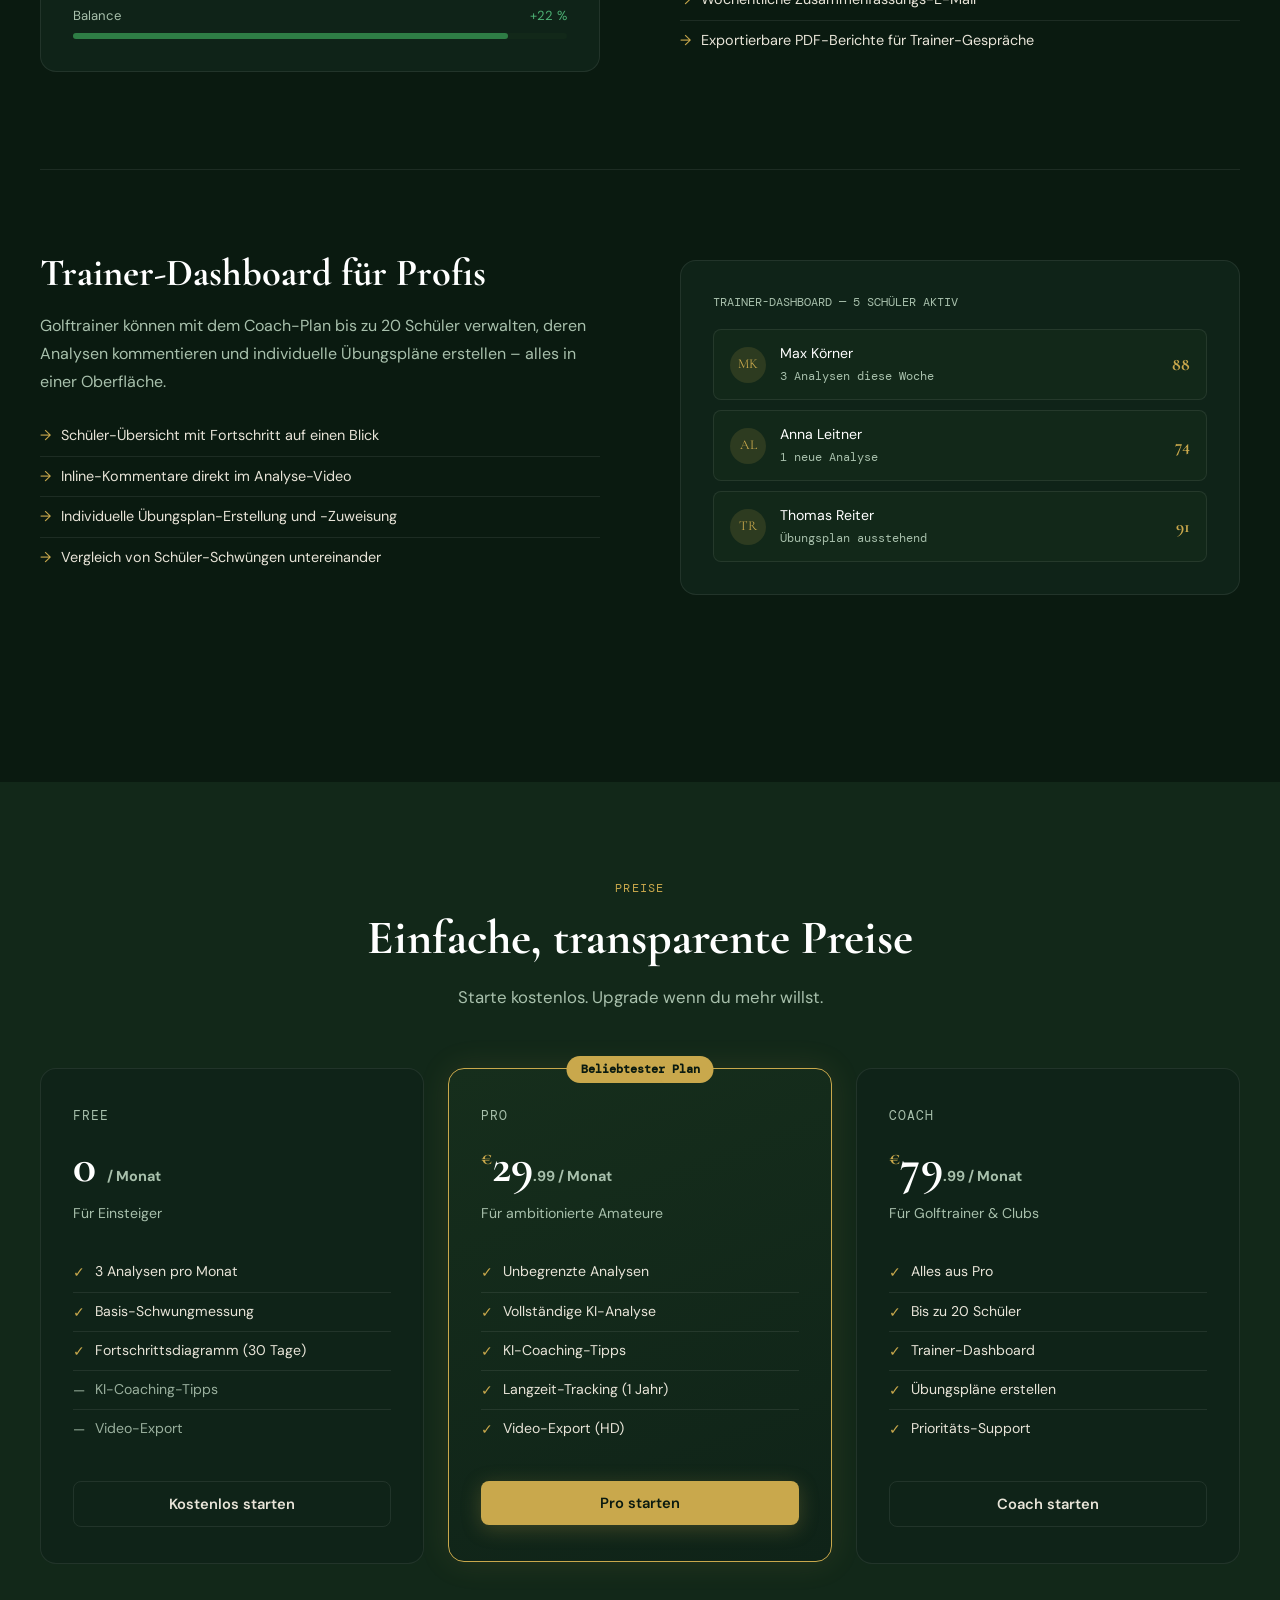
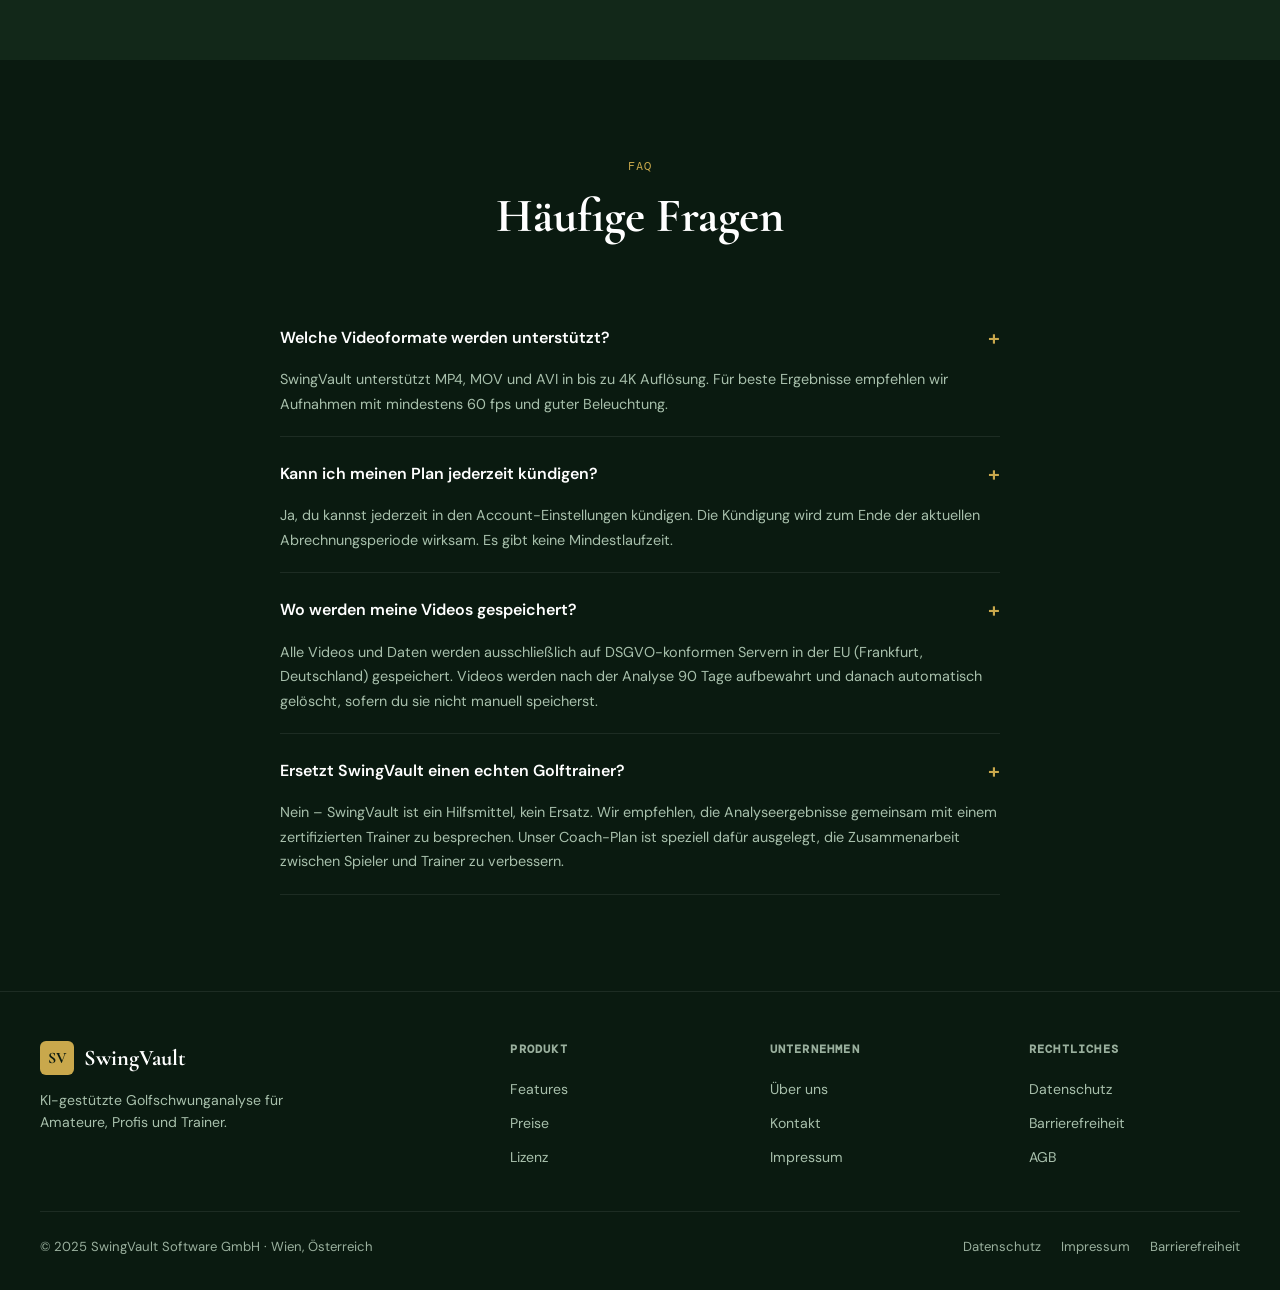
==== commit b6862634: "price update" ====
--- a/product.html
+++ b/product.html
@@ -297,7 +297,7 @@
           <article class="pricing-card featured" role="listitem" aria-labelledby="plan-pro-2">
             <div class="pricing-badge">Beliebtester Plan</div>
             <div class="plan-name">Pro</div>
-            <div class="plan-price" id="plan-pro-2"><sup>€</sup>9<span>.99 / Monat</span></div>
+            <div class="plan-price" id="plan-pro-2"><sup>€</sup>29<span>.99 / Monat</span></div>
             <p class="plan-desc">Für ambitionierte Amateure</p>
             <ul class="plan-features">
               <li>Unbegrenzte Analysen</li>
@@ -310,7 +310,7 @@
           </article>
           <article class="pricing-card" role="listitem" aria-labelledby="plan-coach-2">
             <div class="plan-name">Coach</div>
-            <div class="plan-price" id="plan-coach-2"><sup>€</sup>29<span>.99 / Monat</span></div>
+            <div class="plan-price" id="plan-coach-2"><sup>€</sup>79<span>.99 / Monat</span></div>
             <p class="plan-desc">Für Golftrainer &amp; Clubs</p>
             <ul class="plan-features">
               <li>Alles aus Pro</li>
--- a/css/style.css
+++ b/css/style.css
@@ -1,622 +1,559 @@
 /* ============================================================
-   FairwayVault – style.css
-   Aesthetic: Luxury refined / dark green + cream + gold
+   SwingVault – style.css
+   Design: Premium dark SaaS, golf-inspired
+   Fonts: Cormorant Garamond (display) + DM Sans (body)
    ============================================================ */
 
-/* ---- TOKENS ---- */
+@import url('https://fonts.googleapis.com/css2?family=Cormorant+Garamond:ital,wght@0,400;0,600;0,700;1,400&family=DM+Sans:wght@300;400;500;600&family=DM+Mono:wght@400;500&display=swap');
+
+/* ── Variables ─────────────────────────────────────────────── */
 :root {
-  --green-deep:   #1a2e1e;
-  --green-mid:    #2d4a32;
-  --green-light:  #3d6b47;
-  --cream:        #f5f0e8;
-  --cream-dark:   #e8e0d0;
-  --gold:         #c9a84c;
-  --gold-light:   #e8c97a;
-  --white:        #ffffff;
-  --text-dark:    #1a1a1a;
-  --text-mid:     #3a3a3a;
-  --text-light:   #595959;
+  --bg:          #0a1a10;
+  --bg-card:     #0f2318;
+  --bg-subtle:   #122819;
+  --border:      rgba(255,255,255,0.08);
+  --gold:        #c9a84c;
+  --gold-light:  #e2c97a;
+  --gold-dim:    rgba(201,168,76,0.15);
+  --text:        #e8e4d8;
+  --text-muted:  #a8c0ac;
+  --text-dim:    #9ab09e;
+  --white:       #ffffff;
+  --green-mid:   #1a3d22;
+  --green-bright:#2e7d45;
 
   --font-display: 'Cormorant Garamond', Georgia, serif;
   --font-body:    'DM Sans', system-ui, sans-serif;
-
-  --radius:       4px;
-  --radius-lg:    8px;
-  --transition:   0.25s ease;
-  --shadow:       0 4px 24px rgba(26,46,30,0.12);
-  --shadow-hover: 0 8px 40px rgba(26,46,30,0.2);
-}
-
-/* ---- RESET ---- */
+  --font-mono:    'DM Mono', monospace;
+
+  --radius:      8px;
+  --radius-lg:   16px;
+  --shadow:      0 4px 24px rgba(0,0,0,0.4);
+  --shadow-gold: 0 0 32px rgba(201,168,76,0.12);
+}
+
+/* ── Reset ─────────────────────────────────────────────────── */
 *, *::before, *::after { box-sizing: border-box; margin: 0; padding: 0; }
 html { scroll-behavior: smooth; font-size: 16px; }
 body {
   font-family: var(--font-body);
-  background: var(--cream);
-  color: var(--text-dark);
-  line-height: 1.6;
+  background: var(--bg);
+  color: var(--text);
+  line-height: 1.65;
   -webkit-font-smoothing: antialiased;
 }
-img { max-width: 100%; height: auto; display: block; }
-a { color: inherit; text-decoration: none; }
+img { max-width: 100%; display: block; }
+a { color: var(--gold); text-decoration: none; transition: color .2s; }
+a:hover { color: var(--gold-light); }
 ul { list-style: none; }
 
-/* ---- ACCESSIBILITY ---- */
+/* ── Skip Link ─────────────────────────────────────────────── */
 .skip-link {
-  position: absolute;
-  top: -100px;
-  left: 1rem;
-  background: var(--green-deep);
-  color: var(--cream);
-  padding: 0.5rem 1rem;
+  position: absolute; top: -999px; left: 16px; z-index: 9999;
+  background: var(--gold); color: var(--bg);
+  padding: 8px 16px; border-radius: var(--radius);
+  font-weight: 600; font-size: .9rem;
+}
+.skip-link:focus { top: 16px; }
+
+/* ── Nav ───────────────────────────────────────────────────── */
+.site-nav {
+  position: sticky; top: 0; z-index: 100;
+  background: rgba(10,26,16,0.92);
+  backdrop-filter: blur(12px);
+  border-bottom: 1px solid var(--border);
+}
+.nav-inner {
+  max-width: 1200px; margin: 0 auto;
+  padding: 0 24px;
+  display: flex; align-items: center; gap: 32px;
+  height: 64px;
+}
+.nav-logo {
+  display: flex; align-items: center; gap: 10px;
+  font-family: var(--font-display);
+  font-size: 1.4rem; font-weight: 700;
+  color: var(--white); white-space: nowrap;
+}
+.logo-mark {
+  width: 34px; height: 34px;
+  background: var(--gold);
+  color: var(--bg);
+  border-radius: 6px;
+  display: flex; align-items: center; justify-content: center;
+  font-family: var(--font-display);
+  font-size: 1rem; font-weight: 700;
+  flex-shrink: 0;
+}
+.nav-links {
+  display: flex; gap: 4px; flex: 1;
+}
+.nav-links a {
+  color: var(--text-muted);
+  font-size: .88rem; font-weight: 500;
+  padding: 6px 12px; border-radius: var(--radius);
+  transition: color .2s, background .2s;
+}
+.nav-links a:hover, .nav-links a[aria-current="page"] {
+  color: var(--text); background: rgba(255,255,255,0.05);
+}
+.nav-actions { display: flex; gap: 8px; margin-left: auto; align-items: center; }
+.btn-ghost {
+  background: none; border: 1px solid var(--border);
+  color: var(--text-muted); padding: 6px 14px;
+  border-radius: var(--radius); font-size: .85rem;
+  cursor: pointer; font-family: var(--font-body);
+  transition: border-color .2s, color .2s;
+}
+.btn-ghost:hover { border-color: var(--gold); color: var(--gold); }
+.btn-primary {
+  background: var(--gold); color: var(--bg);
+  border: none; padding: 7px 18px;
+  border-radius: var(--radius); font-size: .88rem;
+  font-weight: 600; cursor: pointer;
+  font-family: var(--font-body);
+  transition: background .2s, transform .15s;
+}
+.btn-primary:hover { background: var(--gold-light); transform: translateY(-1px); }
+#langToggle {
+  background: none; border: 1px solid var(--border);
+  color: var(--text-muted); padding: 5px 10px;
+  border-radius: var(--radius); font-size: .8rem;
+  font-family: var(--font-mono); cursor: pointer;
+  transition: border-color .2s, color .2s;
+}
+#langToggle:hover { border-color: var(--gold); color: var(--gold); }
+
+/* ── Hero ──────────────────────────────────────────────────── */
+.hero {
+  min-height: 88vh;
+  display: flex; align-items: center;
+  position: relative; overflow: hidden;
+  padding: 80px 24px;
+}
+.hero-bg {
+  position: absolute; inset: 0; z-index: 0;
+  background:
+    radial-gradient(ellipse 80% 60% at 60% 40%, rgba(46,125,69,0.18) 0%, transparent 70%),
+    radial-gradient(ellipse 40% 40% at 20% 80%, rgba(201,168,76,0.06) 0%, transparent 60%);
+}
+.hero-grid {
+  position: absolute; inset: 0; z-index: 0;
+  background-image:
+    linear-gradient(rgba(255,255,255,0.025) 1px, transparent 1px),
+    linear-gradient(90deg, rgba(255,255,255,0.025) 1px, transparent 1px);
+  background-size: 60px 60px;
+  mask-image: radial-gradient(ellipse 80% 80% at 50% 50%, black, transparent);
+}
+.hero-inner {
+  max-width: 1200px; margin: 0 auto; width: 100%;
+  position: relative; z-index: 1;
+  display: grid; grid-template-columns: 1fr 1fr; gap: 64px; align-items: center;
+}
+.hero-badge {
+  display: inline-flex; align-items: center; gap: 8px;
+  background: var(--gold-dim); border: 1px solid rgba(201,168,76,0.3);
+  color: var(--gold); padding: 6px 14px; border-radius: 999px;
+  font-size: .78rem; font-weight: 500; margin-bottom: 28px;
+  font-family: var(--font-mono);
+}
+.hero-title {
+  font-family: var(--font-display);
+  font-size: clamp(2.8rem, 5vw, 4.2rem);
+  font-weight: 700; line-height: 1.12;
+  color: var(--white); margin-bottom: 20px;
+}
+.hero-title em {
+  font-style: italic; color: var(--gold);
+}
+.hero-sub {
+  font-size: 1.1rem; color: var(--text-muted);
+  line-height: 1.7; margin-bottom: 36px;
+  max-width: 480px;
+}
+.hero-cta { display: flex; gap: 12px; flex-wrap: wrap; align-items: center; }
+.btn-hero {
+  background: var(--gold); color: var(--bg);
+  border: none; padding: 14px 28px;
+  border-radius: var(--radius); font-size: 1rem;
+  font-weight: 600; cursor: pointer;
+  font-family: var(--font-body);
+  transition: background .2s, transform .15s, box-shadow .2s;
+  box-shadow: 0 4px 20px rgba(201,168,76,0.3);
+}
+.btn-hero:hover { background: var(--gold-light); transform: translateY(-2px); box-shadow: 0 8px 28px rgba(201,168,76,0.4); }
+.btn-hero-ghost {
+  background: none; border: 1px solid var(--border);
+  color: var(--text); padding: 14px 28px;
+  border-radius: var(--radius); font-size: 1rem;
+  cursor: pointer; font-family: var(--font-body);
+  transition: border-color .2s;
+}
+.btn-hero-ghost:hover { border-color: var(--gold); color: var(--gold); }
+.hero-stats {
+  display: flex; gap: 32px; margin-top: 48px;
+}
+.stat-num {
+  font-family: var(--font-display);
+  font-size: 2rem; font-weight: 700; color: var(--white);
+}
+.stat-label { font-size: .8rem; color: var(--text-muted); margin-top: 2px; }
+
+/* Hero Visual */
+.hero-visual {
+  display: flex; justify-content: center; align-items: center;
+}
+.app-mockup {
+  background: var(--bg-card);
+  border: 1px solid var(--border);
+  border-radius: var(--radius-lg);
+  padding: 24px;
+  width: 100%; max-width: 420px;
+  box-shadow: var(--shadow), var(--shadow-gold);
+}
+.mockup-bar {
+  display: flex; gap: 6px; margin-bottom: 20px;
+}
+.mockup-bar span {
+  width: 10px; height: 10px; border-radius: 50%;
+  background: var(--border);
+}
+.mockup-bar span:nth-child(1) { background: #ff5f57; }
+.mockup-bar span:nth-child(2) { background: #febc2e; }
+.mockup-bar span:nth-child(3) { background: #28c840; }
+.mockup-chart {
+  background: var(--bg-subtle);
   border-radius: var(--radius);
-  font-size: 0.875rem;
-  z-index: 1000;
-  transition: top var(--transition);
-}
-.skip-link:focus { top: 1rem; }
-
-*:focus-visible {
-  outline: 3px solid var(--gold);
-  outline-offset: 3px;
-  border-radius: 2px;
-}
-
-/* ---- HEADER ---- */
-.site-header {
-  position: sticky;
-  top: 0;
-  z-index: 100;
-  background: rgba(26, 46, 30, 0.97);
-  backdrop-filter: blur(10px);
-  border-bottom: 1px solid rgba(201,168,76,0.2);
-}
-.header-inner {
-  max-width: 1200px;
-  margin: 0 auto;
-  padding: 0 2rem;
-  height: 70px;
-  display: flex;
-  align-items: center;
-  gap: 2rem;
-}
-.logo {
-  display: flex;
-  align-items: center;
-  gap: 0.75rem;
-  flex-shrink: 0;
-  color: var(--cream);
-}
-.logo-mark {
-  width: 38px;
-  height: 38px;
-  background: var(--gold);
-  color: var(--green-deep);
-  font-family: var(--font-display);
-  font-weight: 600;
-  font-size: 1rem;
-  display: flex;
-  align-items: center;
-  justify-content: center;
-  letter-spacing: 0.05em;
-  border-radius: 2px;
-}
-.logo-text {
-  font-family: var(--font-display);
-  font-size: 1.25rem;
-  letter-spacing: 0.04em;
-  color: var(--cream);
-}
-.main-nav { flex: 1; }
-.main-nav ul {
-  display: flex;
-  gap: 2rem;
-  align-items: center;
-}
-.nav-link {
-  font-size: 0.875rem;
-  font-weight: 400;
-  letter-spacing: 0.05em;
-  color: rgba(245,240,232,0.92);
-  transition: color var(--transition);
-  text-transform: uppercase;
-  padding: 0.25rem 0;
-  border-bottom: 1px solid transparent;
-}
-.nav-link:hover, .nav-link.active {
+  padding: 16px;
+  margin-bottom: 16px;
+  border: 1px solid var(--border);
+}
+.chart-title {
+  font-size: .75rem; color: var(--text-muted);
+  font-family: var(--font-mono); margin-bottom: 12px;
+}
+.chart-bars {
+  display: flex; align-items: flex-end; gap: 6px; height: 80px;
+}
+.chart-bar {
+  flex: 1; border-radius: 3px 3px 0 0;
+  background: var(--green-mid);
+  transition: height .3s;
+  position: relative;
+}
+.chart-bar.active { background: var(--gold); }
+.chart-bar::after {
+  content: ''; position: absolute; top: -1px; left: 0; right: 0;
+  height: 2px; background: inherit; filter: brightness(1.4); border-radius: 2px;
+}
+.mockup-metrics {
+  display: grid; grid-template-columns: 1fr 1fr; gap: 10px;
+}
+.metric-card {
+  background: var(--bg-subtle); border: 1px solid var(--border);
+  border-radius: var(--radius); padding: 12px;
+}
+.metric-val {
+  font-family: var(--font-display);
+  font-size: 1.4rem; font-weight: 700;
   color: var(--gold);
-  border-bottom-color: var(--gold);
-}
-.header-actions { flex-shrink: 0; }
-.lang-toggle {
-  background: transparent;
-  border: 1px solid rgba(201,168,76,0.4);
-  color: var(--gold-light);
-  padding: 0.3rem 0.75rem;
-  border-radius: var(--radius);
-  font-family: var(--font-body);
-  font-size: 0.75rem;
-  font-weight: 500;
-  letter-spacing: 0.1em;
-  cursor: pointer;
-  transition: all var(--transition);
-}
-.lang-toggle:hover {
-  background: var(--gold);
-  color: var(--green-deep);
+}
+.metric-label { font-size: .72rem; color: var(--text-muted); margin-top: 2px; }
+
+/* ── Section Base ──────────────────────────────────────────── */
+section { padding: 96px 24px; }
+.section-inner { max-width: 1200px; margin: 0 auto; }
+.section-tag {
+  font-family: var(--font-mono); font-size: .78rem;
+  color: var(--gold); letter-spacing: .1em;
+  text-transform: uppercase; margin-bottom: 12px;
+  display: block;
+}
+.section-title {
+  font-family: var(--font-display);
+  font-size: clamp(2rem, 4vw, 3rem);
+  font-weight: 700; color: var(--white);
+  line-height: 1.18; margin-bottom: 16px;
+}
+.section-sub {
+  font-size: 1.05rem; color: var(--text-muted);
+  max-width: 560px; line-height: 1.7;
+}
+.section-header { margin-bottom: 56px; }
+.section-header.centered { text-align: center; }
+.section-header.centered .section-sub { margin: 0 auto; }
+
+/* ── Features ──────────────────────────────────────────────── */
+.features-bg { background: var(--bg-subtle); }
+.features-grid {
+  display: grid; grid-template-columns: repeat(3, 1fr); gap: 24px;
+}
+.feature-card {
+  background: var(--bg-card);
+  border: 1px solid var(--border);
+  border-radius: var(--radius-lg);
+  padding: 32px;
+  transition: border-color .3s, transform .3s;
+}
+.feature-card:hover { border-color: rgba(201,168,76,0.3); transform: translateY(-4px); }
+.feature-icon {
+  width: 48px; height: 48px;
+  background: var(--gold-dim); border-radius: var(--radius);
+  display: flex; align-items: center; justify-content: center;
+  font-size: 1.4rem; margin-bottom: 20px;
+}
+.feature-title {
+  font-family: var(--font-display);
+  font-size: 1.25rem; font-weight: 600;
+  color: var(--white); margin-bottom: 10px;
+}
+.feature-desc { font-size: .92rem; color: var(--text-muted); line-height: 1.65; }
+
+/* ── Pricing ───────────────────────────────────────────────── */
+.pricing-grid {
+  display: grid; grid-template-columns: repeat(3, 1fr); gap: 24px;
+  align-items: start;
+}
+.pricing-card {
+  background: var(--bg-card);
+  border: 1px solid var(--border);
+  border-radius: var(--radius-lg);
+  padding: 36px 32px;
+  position: relative;
+  transition: transform .3s;
+}
+.pricing-card:hover { transform: translateY(-4px); }
+.pricing-card.featured {
   border-color: var(--gold);
-}
-
-/* ---- HERO ---- */
-.hero {
-  position: relative;
-  min-height: 92vh;
-  display: flex;
-  align-items: center;
-  background: var(--green-deep);
-  overflow: hidden;
-  padding: 4rem 2rem;
-}
-.hero-bg {
-  position: absolute;
-  inset: 0;
-  pointer-events: none;
-}
-.hero-grid {
-  position: absolute;
-  inset: 0;
-  background-image:
-    linear-gradient(rgba(201,168,76,0.06) 1px, transparent 1px),
-    linear-gradient(90deg, rgba(201,168,76,0.06) 1px, transparent 1px);
-  background-size: 60px 60px;
-  mask-image: radial-gradient(ellipse 80% 80% at 50% 50%, black 40%, transparent 100%);
-}
-.hero-content {
-  max-width: 1200px;
-  margin: 0 auto;
-  width: 100%;
-  position: relative;
-  z-index: 1;
-}
-.hero-eyebrow {
-  font-size: 0.75rem;
-  font-weight: 500;
-  letter-spacing: 0.2em;
-  text-transform: uppercase;
-  color: var(--gold);
-  margin-bottom: 1.5rem;
-}
-.hero h1 {
-  font-family: var(--font-display);
-  font-size: clamp(3.5rem, 8vw, 7rem);
-  font-weight: 400;
-  line-height: 1.05;
-  color: var(--cream);
-  margin-bottom: 1.5rem;
-}
-.hero h1 em {
-  font-style: italic;
-  color: var(--gold);
-}
-.hero-sub {
-  font-size: 1.125rem;
-  color: rgba(245,240,232,0.92);
-  max-width: 480px;
-  margin-bottom: 2.5rem;
-  line-height: 1.7;
-}
-.hero-cta {
-  display: flex;
-  gap: 1rem;
-  flex-wrap: wrap;
-}
-.hero-badge {
-  position: absolute;
-  right: 10%;
-  top: 50%;
-  transform: translateY(-50%);
-  color: rgba(201,168,76,0.5);
-  animation: spin 20s linear infinite;
-}
-@keyframes spin { to { transform: translateY(-50%) rotate(360deg); } }
-.badge-ring { position: relative; }
-.badge-center {
-  position: absolute;
-  inset: 0;
-  display: flex;
-  align-items: center;
-  justify-content: center;
-  font-family: var(--font-display);
-  font-size: 2.5rem;
-  font-weight: 600;
-  color: var(--gold);
-  animation: spin-reverse 20s linear infinite;
-}
-@keyframes spin-reverse { to { transform: rotate(-360deg); } }
-
-/* ---- BUTTONS ---- */
-.btn {
-  display: inline-flex;
-  align-items: center;
-  padding: 0.875rem 2rem;
-  border-radius: var(--radius);
-  font-family: var(--font-body);
-  font-size: 0.875rem;
-  font-weight: 500;
-  letter-spacing: 0.06em;
-  text-transform: uppercase;
-  transition: all var(--transition);
-  cursor: pointer;
-  border: none;
-}
-.btn-primary {
-  background: var(--gold);
-  color: var(--green-deep);
-}
-.btn-primary:hover {
-  background: var(--gold-light);
-  box-shadow: 0 4px 16px rgba(201,168,76,0.4);
-  transform: translateY(-1px);
-}
-.btn-ghost {
-  background: transparent;
-  color: var(--cream);
-  border: 1px solid rgba(245,240,232,0.3);
-}
-.btn-ghost:hover {
-  border-color: var(--gold);
-  color: var(--gold);
-}
-
-/* ---- USP STRIP ---- */
-.usp-strip {
-  background: var(--green-mid);
-  padding: 1.25rem 2rem;
-  border-bottom: 1px solid rgba(201,168,76,0.15);
-}
-.usp-inner {
-  max-width: 1200px;
-  margin: 0 auto;
-  display: flex;
-  justify-content: center;
-  gap: 3rem;
-  flex-wrap: wrap;
-}
-.usp-item {
-  display: flex;
-  align-items: center;
-  gap: 0.5rem;
-  font-size: 0.8rem;
-  font-weight: 500;
-  letter-spacing: 0.08em;
-  text-transform: uppercase;
-  color: rgba(245,240,232,0.95);
-}
-.usp-icon {
-  color: var(--gold);
-  font-style: normal;
-  font-weight: 700;
-}
-
-/* ---- PRODUCTS ---- */
-.products-section {
-  max-width: 1200px;
-  margin: 0 auto;
-  padding: 6rem 2rem;
-}
-.section-header {
-  text-align: center;
-  margin-bottom: 3.5rem;
-}
-.section-header h2 {
-  font-family: var(--font-display);
-  font-size: clamp(2rem, 4vw, 3rem);
-  font-weight: 400;
-  color: var(--green-deep);
-  margin-bottom: 0.75rem;
-}
-.section-header p {
-  color: var(--text-mid);
-  font-size: 1rem;
-}
-.products-grid {
-  display: grid;
-  grid-template-columns: repeat(auto-fill, minmax(320px, 1fr));
-  gap: 2rem;
-}
-.product-card {
-  background: var(--white);
+  background: linear-gradient(160deg, #162e1c, #0f2318);
+  box-shadow: var(--shadow-gold);
+}
+.pricing-badge {
+  position: absolute; top: -13px; left: 50%; transform: translateX(-50%);
+  background: var(--gold); color: var(--bg);
+  font-size: .72rem; font-weight: 700; font-family: var(--font-mono);
+  padding: 4px 14px; border-radius: 999px; white-space: nowrap;
+}
+.plan-name {
+  font-family: var(--font-mono); font-size: .82rem;
+  color: var(--text-muted); text-transform: uppercase;
+  letter-spacing: .08em; margin-bottom: 16px;
+}
+.plan-price {
+  font-family: var(--font-display);
+  font-size: 3rem; font-weight: 700; color: var(--white);
+  line-height: 1;
+}
+.plan-price sup { font-size: 1.2rem; vertical-align: super; color: var(--gold); }
+.plan-price span { font-size: .9rem; color: var(--text-muted); font-family: var(--font-body); }
+.plan-desc {
+  font-size: .88rem; color: var(--text-muted);
+  margin: 12px 0 28px;
+}
+.plan-features { margin-bottom: 32px; }
+.plan-features li {
+  font-size: .88rem; color: var(--text);
+  padding: 7px 0; border-bottom: 1px solid var(--border);
+  display: flex; gap: 10px; align-items: flex-start;
+}
+.plan-features li:last-child { border-bottom: none; }
+.plan-features li::before { content: '✓'; color: var(--gold); flex-shrink: 0; margin-top: 1px; }
+.plan-features li.muted { color: var(--text-dim); }
+.plan-features li.muted::before { content: '—'; color: var(--text-dim); }
+.btn-plan {
+  width: 100%; padding: 12px;
+  border-radius: var(--radius); font-size: .92rem;
+  font-weight: 600; cursor: pointer;
+  font-family: var(--font-body); transition: all .2s;
+}
+.btn-plan-outline {
+  background: none; border: 1px solid var(--border); color: var(--text);
+}
+.btn-plan-outline:hover { border-color: var(--gold); color: var(--gold); }
+.btn-plan-gold {
+  background: var(--gold); border: none; color: var(--bg);
+  box-shadow: 0 4px 20px rgba(201,168,76,0.25);
+}
+.btn-plan-gold:hover { background: var(--gold-light); }
+
+/* ── Media / Urheberrecht Section ──────────────────────────── */
+.media-section { background: var(--bg); }
+.media-grid {
+  display: grid; grid-template-columns: repeat(3, 1fr); gap: 20px;
+  margin-top: 48px;
+}
+.media-card {
   border-radius: var(--radius-lg);
   overflow: hidden;
-  box-shadow: var(--shadow);
-  transition: all var(--transition);
-  border: 1px solid rgba(26,46,30,0.06);
-}
-.product-card:hover {
-  transform: translateY(-4px);
-  box-shadow: var(--shadow-hover);
-}
-.card-link { display: block; }
-.card-image {
-  position: relative;
-  height: 220px;
-  background: var(--cream-dark);
-  overflow: hidden;
-}
-.card-image img {
-  width: 100%;
-  height: 100%;
-  object-fit: cover;
-  transition: transform 0.4s ease;
-}
-.product-card:hover .card-image img { transform: scale(1.04); }
-.card-image--digital {
-  background: linear-gradient(135deg, var(--green-deep) 0%, var(--green-mid) 100%);
-  display: flex;
-  align-items: center;
-  justify-content: center;
-}
-.digital-icon { font-size: 3rem; }
-.img-fallback {
-  background: linear-gradient(135deg, var(--cream-dark), var(--cream));
-  display: flex;
-  align-items: center;
-  justify-content: center;
-}
-.img-fallback::after {
-  content: '⛳';
-  font-size: 3rem;
-  opacity: 0.4;
-}
-
-.grade-badge {
-  position: absolute;
-  top: 0.75rem;
-  right: 0.75rem;
-  width: 32px;
-  height: 32px;
-  border-radius: 50%;
-  display: flex;
-  align-items: center;
-  justify-content: center;
-  font-size: 0.75rem;
-  font-weight: 700;
-  font-family: var(--font-body);
-  letter-spacing: 0;
-}
-.grade-a { background: var(--green-light); color: var(--white); }
-.grade-b { background: var(--gold); color: var(--green-deep); }
-.grade-c { background: var(--text-mid); color: var(--white); }
-.grade-digital { background: var(--gold); color: var(--green-deep); font-size: 0.6rem; letter-spacing: 0.05em; }
-
-.card-body { padding: 1.5rem; }
-.card-brand {
-  font-size: 0.7rem;
-  font-weight: 500;
-  letter-spacing: 0.12em;
-  text-transform: uppercase;
-  color: var(--green-light);
-  margin-bottom: 0.25rem;
-}
-.card-title {
-  font-family: var(--font-display);
-  font-size: 1.375rem;
-  font-weight: 600;
-  color: var(--green-deep);
-  margin-bottom: 0.375rem;
-}
-.card-spec {
-  font-size: 0.8rem;
-  color: var(--text-light);
-  margin-bottom: 1rem;
-}
-.card-footer {
-  display: flex;
-  justify-content: space-between;
-  align-items: center;
-  padding-top: 1rem;
-  border-top: 1px solid var(--cream-dark);
-}
-.card-price {
-  font-family: var(--font-display);
-  font-size: 1.375rem;
-  font-weight: 600;
-  color: var(--green-deep);
-}
-.card-cta {
-  font-size: 0.75rem;
-  font-weight: 500;
-  letter-spacing: 0.08em;
-  text-transform: uppercase;
-  color: var(--green-light);
-  transition: color var(--transition);
-}
-.product-card:hover .card-cta { color: var(--gold); }
-
-/* ---- GRADING ---- */
-.grading-section {
-  background: var(--green-deep);
-  padding: 6rem 2rem;
-}
-.grading-inner {
-  max-width: 1200px;
-  margin: 0 auto;
-  display: grid;
-  grid-template-columns: 1fr 2fr;
-  gap: 4rem;
-  align-items: center;
-}
-.grading-text h2 {
-  font-family: var(--font-display);
-  font-size: clamp(2rem, 4vw, 2.75rem);
-  font-weight: 400;
-  color: var(--cream);
-  margin-bottom: 1rem;
-}
-.grading-text p { color: rgba(245,240,232,0.92); line-height: 1.7; }
-.grading-cards {
-  display: grid;
-  grid-template-columns: repeat(3, 1fr);
-  gap: 1.5rem;
-}
-.grade-card {
-  background: rgba(255,255,255,0.05);
+  border: 1px solid var(--border);
+  background: var(--bg-card);
+}
+.media-thumb {
+  height: 160px;
+  display: flex; align-items: center; justify-content: center;
+  font-size: 2.5rem;
+  background: var(--bg-subtle);
+}
+.media-info { padding: 16px; }
+.media-title { font-size: .9rem; font-weight: 600; color: var(--white); margin-bottom: 4px; }
+.media-license {
+  font-size: .75rem; color: var(--text-muted);
+  font-family: var(--font-mono);
+}
+
+/* ── CTA Banner ────────────────────────────────────────────── */
+.cta-banner {
+  background: linear-gradient(135deg, #162e1c 0%, #0a1a10 100%);
   border: 1px solid rgba(201,168,76,0.2);
   border-radius: var(--radius-lg);
-  padding: 1.5rem;
-}
-.grade-card .grade-badge {
-  position: static;
-  margin-bottom: 1rem;
-  width: 36px;
-  height: 36px;
-  font-size: 0.875rem;
-}
-.grade-card h3 {
-  font-family: var(--font-display);
-  font-size: 1.125rem;
-  color: var(--cream);
-  margin-bottom: 0.5rem;
-}
-.grade-card p { font-size: 0.85rem; color: rgba(245,240,232,0.88); line-height: 1.6; }
-
-/* ---- ANKAUF ---- */
-.ankauf-section {
-  background: var(--gold);
-  padding: 5rem 2rem;
+  padding: 64px 48px;
   text-align: center;
-}
-.ankauf-inner { max-width: 600px; margin: 0 auto; }
-.ankauf-section h2 {
-  font-family: var(--font-display);
-  font-size: clamp(2rem, 5vw, 3rem);
-  font-weight: 400;
-  color: var(--green-deep);
-  margin-bottom: 1rem;
-}
-.ankauf-section p {
-  color: rgba(26,46,30,0.75);
-  margin-bottom: 2rem;
-  font-size: 1.0625rem;
-}
-.ankauf-section .btn-primary {
-  background: var(--green-deep);
-  color: var(--cream);
-}
-.ankauf-section .btn-primary:hover {
-  background: var(--green-mid);
-}
-
-/* ---- FOOTER ---- */
+  box-shadow: var(--shadow-gold);
+}
+.cta-title {
+  font-family: var(--font-display);
+  font-size: clamp(1.8rem, 3vw, 2.6rem);
+  color: var(--white); margin-bottom: 16px;
+}
+.cta-sub { color: var(--text-muted); margin-bottom: 32px; font-size: 1rem; }
+.cta-btns { display: flex; gap: 12px; justify-content: center; flex-wrap: wrap; }
+
+/* ── Footer ────────────────────────────────────────────────── */
 .site-footer {
-  background: var(--green-deep);
-  border-top: 1px solid rgba(201,168,76,0.15);
-  padding: 4rem 2rem 2rem;
+  border-top: 1px solid var(--border);
+  background: var(--bg);
+  padding: 48px 24px 32px;
 }
 .footer-inner {
-  max-width: 1200px;
-  margin: 0 auto;
-  display: grid;
-  grid-template-columns: 1fr 1fr 1fr;
-  gap: 3rem;
-  padding-bottom: 3rem;
-  border-bottom: 1px solid rgba(201,168,76,0.1);
-}
-.footer-brand .logo-mark {
-  margin-bottom: 0.75rem;
-  font-size: 0.875rem;
-}
-.footer-brand p {
-  font-size: 0.85rem;
-  color: rgba(245,240,232,0.75);
-  margin-bottom: 0.25rem;
-}
-.footer-copy {
-  font-size: 0.75rem;
-  color: rgba(245,240,232,0.6) !important;
-  margin-top: 0.5rem !important;
-}
-.footer-nav ul {
-  display: flex;
-  flex-direction: column;
-  gap: 0.75rem;
-}
-.footer-nav a {
-  font-size: 0.85rem;
-  color: rgba(245,240,232,0.85);
-  transition: color var(--transition);
-  letter-spacing: 0.02em;
-}
-.footer-nav a:hover { color: var(--gold); }
-.footer-legal p {
-  font-size: 0.75rem;
-  color: rgba(245,240,232,0.7);
-  line-height: 1.7;
-}
-
-/* ---- RESPONSIVE ---- */
+  max-width: 1200px; margin: 0 auto;
+  display: grid; grid-template-columns: 2fr 1fr 1fr 1fr; gap: 48px;
+  margin-bottom: 40px;
+}
+.footer-brand .nav-logo { margin-bottom: 12px; }
+.footer-tagline { font-size: .88rem; color: var(--text-muted); line-height: 1.6; max-width: 260px; }
+.footer-col-title {
+  font-size: .75rem; font-weight: 600; text-transform: uppercase;
+  letter-spacing: .1em; color: var(--text-dim);
+  font-family: var(--font-mono); margin-bottom: 16px;
+}
+.footer-col ul { display: flex; flex-direction: column; gap: 8px; }
+.footer-col ul a { font-size: .88rem; color: var(--text-muted); transition: color .2s; }
+.footer-col ul a:hover { color: var(--gold); }
+.footer-bottom {
+  max-width: 1200px; margin: 0 auto;
+  padding-top: 24px; border-top: 1px solid var(--border);
+  display: flex; justify-content: space-between; align-items: center; flex-wrap: wrap; gap: 12px;
+}
+.footer-copy { font-size: .82rem; color: var(--text-dim); }
+.footer-legal-links { display: flex; gap: 20px; }
+.footer-legal-links a { font-size: .82rem; color: var(--text-dim); }
+.footer-legal-links a:hover { color: var(--gold); }
+
+/* ── Cookie Banner ─────────────────────────────────────────── */
+#cookieBanner {
+  position: fixed; bottom: 24px; left: 50%; transform: translateX(-50%);
+  z-index: 500; width: calc(100% - 48px); max-width: 640px;
+  background: var(--bg-card); border: 1px solid var(--border);
+  border-radius: var(--radius-lg); padding: 20px 24px;
+  display: flex; align-items: center; gap: 16px; flex-wrap: wrap;
+  box-shadow: var(--shadow);
+}
+#cookieBanner.hidden { display: none; }
+.cookie-text { flex: 1; font-size: .86rem; color: var(--text-muted); min-width: 200px; }
+.cookie-text a { color: var(--gold); }
+.cookie-btns { display: flex; gap: 8px; }
+
+/* ── Page Hero (inner pages) ───────────────────────────────── */
+.page-hero {
+  padding: 80px 24px 56px;
+  border-bottom: 1px solid var(--border);
+  background: linear-gradient(180deg, var(--bg-subtle) 0%, var(--bg) 100%);
+}
+.page-hero-inner { max-width: 800px; margin: 0 auto; }
+.page-tag {
+  font-family: var(--font-mono); font-size: .78rem;
+  color: var(--gold); text-transform: uppercase;
+  letter-spacing: .1em; display: block; margin-bottom: 12px;
+}
+.page-title {
+  font-family: var(--font-display);
+  font-size: clamp(2rem, 4vw, 3rem);
+  color: var(--white); font-weight: 700; margin-bottom: 16px;
+}
+.page-sub { font-size: 1rem; color: var(--text-muted); line-height: 1.7; }
+
+/* ── Prose Content ─────────────────────────────────────────── */
+.content-wrap { max-width: 800px; margin: 0 auto; padding: 64px 24px; }
+.content-wrap h2 {
+  font-family: var(--font-display);
+  font-size: 1.6rem; color: var(--white);
+  margin: 48px 0 16px; border-bottom: 1px solid var(--border); padding-bottom: 10px;
+}
+.content-wrap h3 {
+  font-family: var(--font-display);
+  font-size: 1.2rem; color: var(--gold);
+  margin: 28px 0 10px;
+}
+.content-wrap p { color: var(--text-muted); line-height: 1.75; margin-bottom: 14px; }
+.content-wrap ul { padding-left: 20px; margin-bottom: 14px; }
+.content-wrap ul li { color: var(--text-muted); margin-bottom: 6px; list-style: disc; }
+.content-wrap a { color: var(--gold); text-decoration: underline; }
+.content-wrap table { width: 100%; border-collapse: collapse; margin: 20px 0; }
+.content-wrap th, .content-wrap td {
+  padding: 10px 16px; text-align: left;
+  border: 1px solid var(--border); font-size: .9rem;
+}
+.content-wrap th { background: var(--bg-subtle); color: var(--text); font-weight: 600; }
+.content-wrap td { color: var(--text-muted); }
+
+/* ── Info Box ──────────────────────────────────────────────── */
+.info-box {
+  background: var(--gold-dim); border: 1px solid rgba(201,168,76,0.3);
+  border-radius: var(--radius); padding: 16px 20px; margin: 20px 0;
+  font-size: .9rem; color: var(--text);
+}
+.info-box strong { color: var(--gold); }
+
+/* ── Contact Form ──────────────────────────────────────────── */
+.contact-form { display: flex; flex-direction: column; gap: 16px; margin-top: 28px; }
+.form-group { display: flex; flex-direction: column; gap: 6px; }
+.form-group label { font-size: .85rem; color: var(--text-muted); font-weight: 500; }
+.form-group input, .form-group textarea, .form-group select {
+  background: var(--bg-card); border: 1px solid var(--border);
+  color: var(--text); padding: 10px 14px;
+  border-radius: var(--radius); font-family: var(--font-body); font-size: .92rem;
+  transition: border-color .2s;
+}
+.form-group input:focus, .form-group textarea:focus {
+  outline: none; border-color: var(--gold);
+}
+.form-group textarea { resize: vertical; min-height: 120px; }
+.form-row { display: grid; grid-template-columns: 1fr 1fr; gap: 16px; }
+
+/* ── Accessibility Fixes ───────────────────────────────────── */
+:focus-visible {
+  outline: 2px solid var(--gold); outline-offset: 3px; border-radius: 3px;
+}
+@media (prefers-reduced-motion: reduce) {
+  *, *::before, *::after { animation: none !important; transition: none !important; }
+}
+@media (prefers-contrast: more) {
+  :root { --text-muted: #b0c0b4; --border: rgba(255,255,255,0.2); }
+}
+
+/* ── Responsive ────────────────────────────────────────────── */
 @media (max-width: 900px) {
-  .main-nav { display: none; }
-  .grading-inner { grid-template-columns: 1fr; }
-  .footer-inner { grid-template-columns: 1fr; gap: 2rem; }
-  .hero-badge { display: none; }
+  .hero-inner { grid-template-columns: 1fr; }
+  .hero-visual { display: none; }
+  .features-grid, .pricing-grid { grid-template-columns: 1fr; }
+  .footer-inner { grid-template-columns: 1fr 1fr; }
+  .media-grid { grid-template-columns: 1fr 1fr; }
 }
 @media (max-width: 600px) {
-  .hero h1 { font-size: 3rem; }
-  .products-grid { grid-template-columns: 1fr; }
-  .grading-cards { grid-template-columns: 1fr; }
-  .usp-inner { gap: 1.5rem; }
-  .hero-cta { flex-direction: column; align-items: flex-start; }
-}
-
-/* ---- PAGE UTILITY (für alle Seiten) ---- */
-.page-hero {
-  background: var(--green-deep);
-  padding: 5rem 2rem 4rem;
-  text-align: center;
-}
-.page-hero h1 {
-  font-family: var(--font-display);
-  font-size: clamp(2.5rem, 6vw, 4.5rem);
-  font-weight: 400;
-  color: var(--cream);
-  margin-bottom: 1rem;
-}
-.page-hero p {
-  font-size: 1.0625rem;
-  color: rgba(245,240,232,0.65);
-  max-width: 560px;
-  margin: 0 auto;
-}
-.page-content {
-  max-width: 800px;
-  margin: 0 auto;
-  padding: 5rem 2rem;
-}
-.page-content h2 {
-  font-family: var(--font-display);
-  font-size: 1.875rem;
-  color: var(--green-deep);
-  margin: 2.5rem 0 1rem;
-  border-bottom: 1px solid var(--cream-dark);
-  padding-bottom: 0.5rem;
-}
-.page-content h3 {
-  font-family: var(--font-display);
-  font-size: 1.375rem;
-  color: var(--green-mid);
-  margin: 1.5rem 0 0.5rem;
-}
-.page-content p { color: var(--text-mid); line-height: 1.8; margin-bottom: 1rem; }
-.page-content ul { color: var(--text-mid); padding-left: 1.5rem; margin-bottom: 1rem; }
-.page-content ul li { margin-bottom: 0.5rem; line-height: 1.7; list-style: disc; }
-.page-content a { color: var(--green-light); text-decoration: underline; }
-.page-content a:hover { color: var(--gold); }
-.info-box {
-  background: var(--cream-dark);
-  border-left: 3px solid var(--gold);
-  padding: 1.25rem 1.5rem;
-  border-radius: 0 var(--radius) var(--radius) 0;
-  margin: 1.5rem 0;
-}
-.info-box p { margin: 0; font-size: 0.9rem; color: var(--text-mid); }
+  .nav-links { display: none; }
+  .footer-inner { grid-template-columns: 1fr; }
+  .media-grid { grid-template-columns: 1fr; }
+  .form-row { grid-template-columns: 1fr; }
+  section { padding: 64px 16px; }
+  .hero { padding: 60px 16px; }
+}
